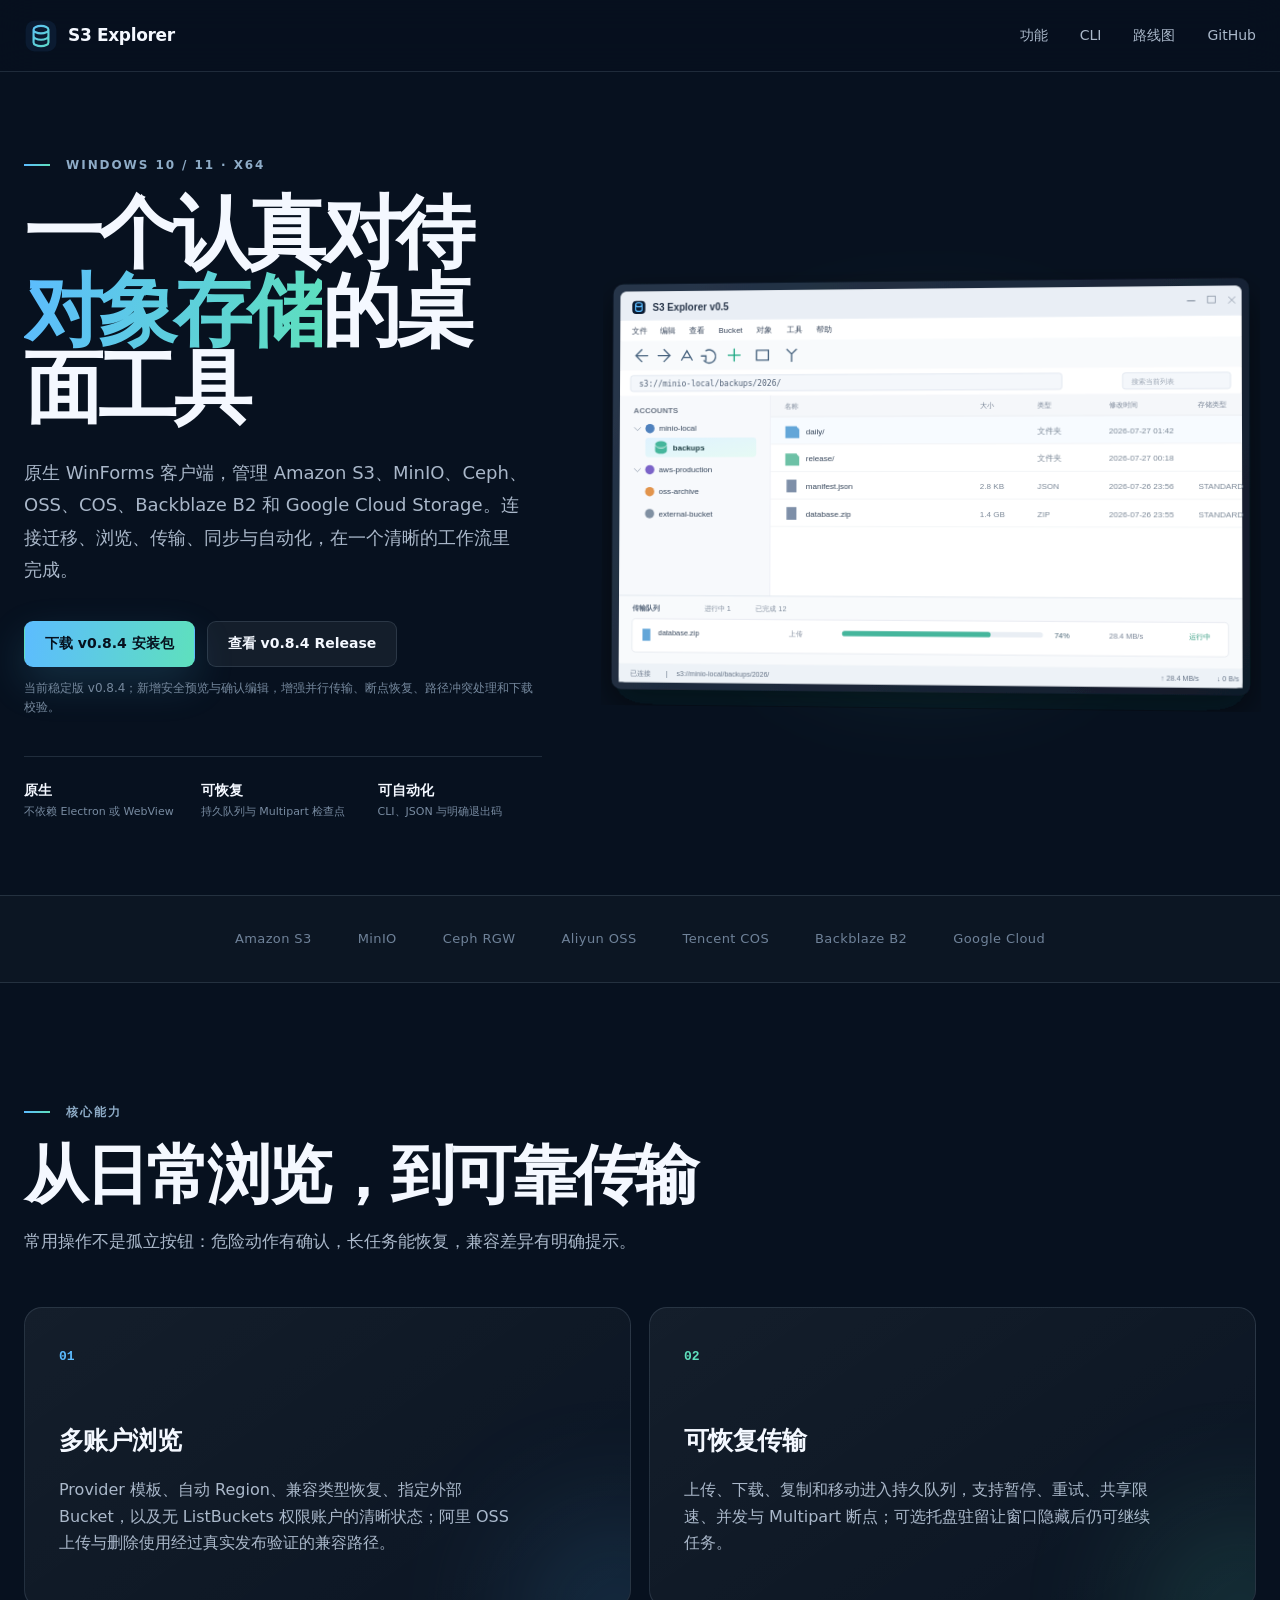
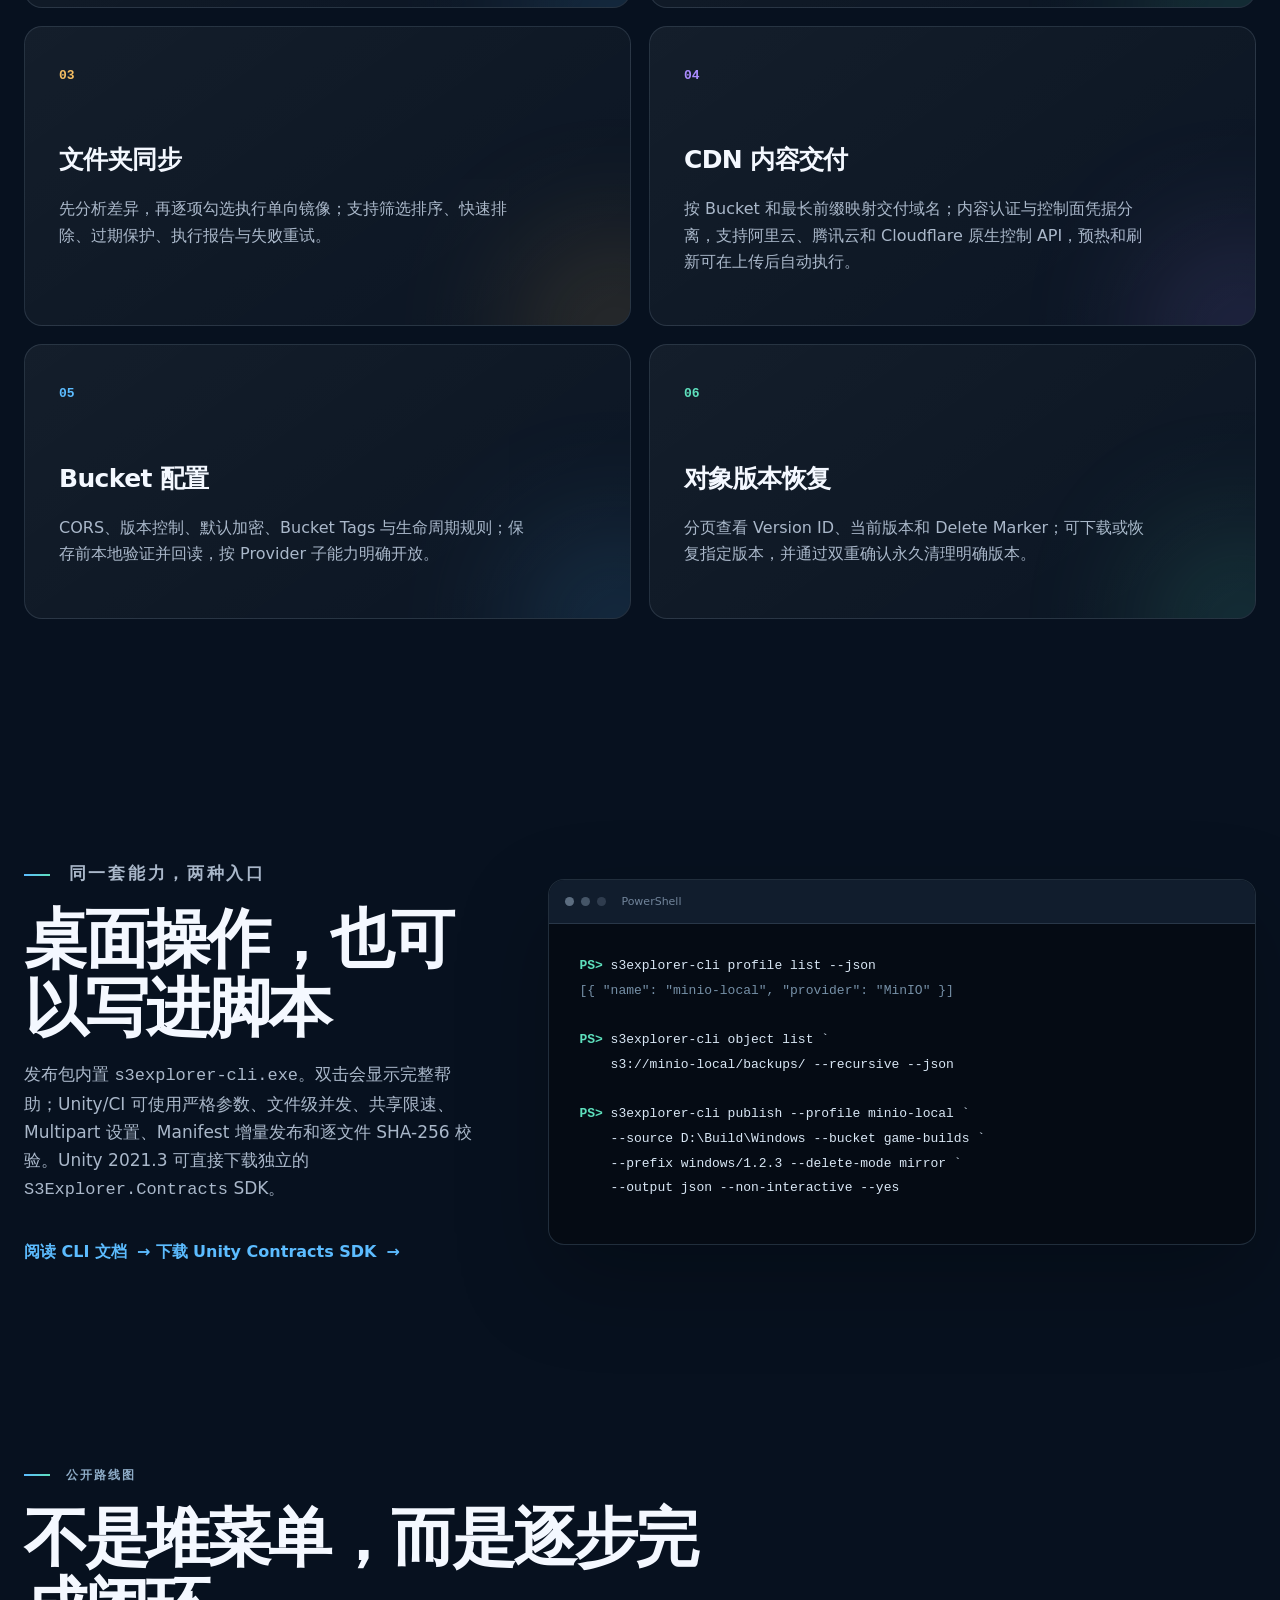
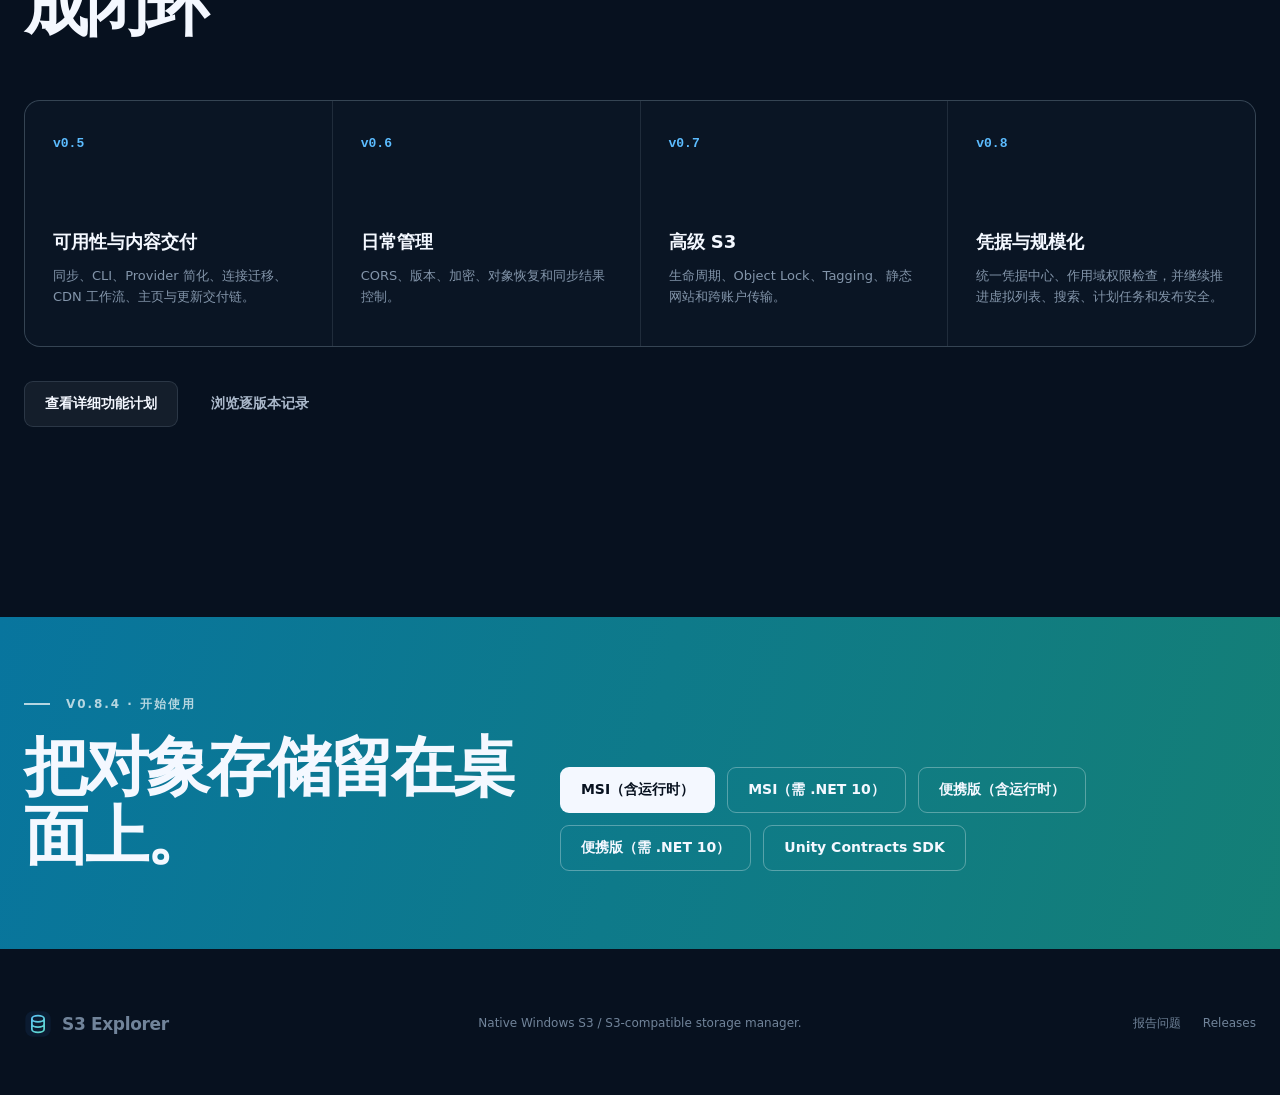
==== docs/site/index.html @ f44ada13 "Release S3 Explorer v0.8.4" ====
<!doctype html>
<html lang="zh-CN">
<head>
  <meta charset="utf-8">
  <meta name="viewport" content="width=device-width, initial-scale=1">
  <meta name="description" content="S3 Explorer 是面向 Windows 10/11 的原生 S3 与 S3-compatible 对象存储管理工具，支持 Amazon S3、MinIO、Ceph、OSS、COS、Backblaze B2、Google Cloud、AWS Profile 与工作负载角色，提供可靠传输、文件夹同步、CDN 内容交付与命令行 API。">
  <meta name="robots" content="index, follow, max-image-preview:large, max-snippet:-1, max-video-preview:-1">
  <meta name="theme-color" content="#07111f">
  <meta property="og:type" content="website">
  <meta property="og:locale" content="zh_CN">
  <meta property="og:site_name" content="S3 Explorer">
  <meta property="og:title" content="S3 Explorer · Windows S3 对象存储管理工具">
  <meta property="og:description" content="管理 Amazon S3、MinIO 与 S3-compatible 存储的原生 Windows 客户端，支持可靠传输、文件夹同步、CDN 内容交付和 CLI 自动化。">
  <meta property="og:url" content="https://project-base-mirror.github.io/tool-storage-browser/">
  <meta property="og:image" content="https://project-base-mirror.github.io/tool-storage-browser/assets/social-card.png">
  <meta property="og:image:type" content="image/png">
  <meta property="og:image:width" content="1200">
  <meta property="og:image:height" content="630">
  <meta property="og:image:alt" content="S3 Explorer Windows 对象存储管理工具界面">
  <meta name="twitter:card" content="summary_large_image">
  <meta name="twitter:title" content="S3 Explorer · Windows S3 对象存储管理工具">
  <meta name="twitter:description" content="原生 Windows S3 客户端，支持可靠传输、文件夹同步、CDN 内容交付和 CLI 自动化。">
  <meta name="twitter:image" content="https://project-base-mirror.github.io/tool-storage-browser/assets/social-card.png">
  <meta name="twitter:image:alt" content="S3 Explorer Windows 对象存储管理工具界面">
  <title>S3 Explorer - Windows S3 对象存储管理工具 | AWS S3 / MinIO</title>
  <link rel="canonical" href="https://project-base-mirror.github.io/tool-storage-browser/">
  <link rel="alternate" hreflang="zh-CN" href="https://project-base-mirror.github.io/tool-storage-browser/">
  <link rel="icon" href="assets/mark.svg" type="image/svg+xml">
  <link rel="stylesheet" href="assets/site.css">
  <script type="application/ld+json">
  {
    "@context": "https://schema.org",
    "@type": "SoftwareApplication",
    "name": "S3 Explorer",
    "alternateName": "S3 对象存储管理工具",
    "applicationCategory": "UtilitiesApplication",
    "operatingSystem": "Windows 10, Windows 11",
    "softwareVersion": "0.8.4",
    "isAccessibleForFree": true,
    "url": "https://project-base-mirror.github.io/tool-storage-browser/",
    "downloadUrl": "https://github.com/project-base-mirror/tool-storage-browser/releases/download/v0.8.4/S3Explorer-v0.8.4-win-x64-setup.msi",
    "releaseNotes": "https://github.com/project-base-mirror/tool-storage-browser/releases/tag/v0.8.4",
    "image": "https://project-base-mirror.github.io/tool-storage-browser/assets/social-card.png",
    "description": "面向 Windows 的原生 S3 与 S3-compatible 对象存储管理工具，支持可靠传输、文件夹同步、CDN 内容交付和 CLI 自动化。",
    "sameAs": "https://github.com/project-base-mirror/tool-storage-browser"
  }
  </script>
</head>
<body>
  <a class="skip-link" href="#main">跳到主要内容</a>
  <header class="site-header">
    <a class="brand" href="./" aria-label="S3 Explorer 首页">
      <img src="assets/mark.svg" width="34" height="34" alt="">
      <span>S3 Explorer</span>
    </a>
    <nav aria-label="主导航">
      <a href="#features">功能</a>
      <a href="#cli">CLI</a>
      <a href="#roadmap">路线图</a>
      <a href="https://github.com/project-base-mirror/tool-storage-browser">GitHub</a>
    </nav>
  </header>

  <main id="main">
    <section class="hero section-shell">
      <div class="hero-copy">
        <p class="eyebrow"><span></span> Windows 10 / 11 · x64</p>
        <h1>一个认真对待<br><em>对象存储</em>的桌面工具</h1>
        <p class="lede">原生 WinForms 客户端，管理 Amazon S3、MinIO、Ceph、OSS、COS、Backblaze B2 和 Google Cloud Storage。连接迁移、浏览、传输、同步与自动化，在一个清晰的工作流里完成。</p>
        <div class="hero-actions">
          <a class="button primary" href="https://github.com/project-base-mirror/tool-storage-browser/releases/download/v0.8.4/S3Explorer-v0.8.4-win-x64-setup.msi">下载 v0.8.4 安装包</a>
          <a class="button secondary" href="https://github.com/project-base-mirror/tool-storage-browser/releases/tag/v0.8.4">查看 v0.8.4 Release</a>
        </div>
        <p class="runtime-note">当前稳定版 v0.8.4；新增安全预览与确认编辑，增强并行传输、断点恢复、路径冲突处理和下载校验。</p>
        <ul class="hero-facts" aria-label="项目特点">
          <li><strong>原生</strong><span>不依赖 Electron 或 WebView</span></li>
          <li><strong>可恢复</strong><span>持久队列与 Multipart 检查点</span></li>
          <li><strong>可自动化</strong><span>CLI、JSON 与明确退出码</span></li>
        </ul>
      </div>
      <div class="app-stage" aria-label="S3 Explorer 应用界面示意图">
        <div class="stage-glow"></div>
        <img src="assets/app-preview.svg" alt="S3 Explorer 账户树、对象列表和传输队列界面">
      </div>
    </section>

    <section class="trust-strip" aria-label="支持的存储服务">
      <span>Amazon S3</span><span>MinIO</span><span>Ceph RGW</span><span>Aliyun OSS</span><span>Tencent COS</span><span>Backblaze B2</span><span>Google Cloud</span>
    </section>

    <section id="features" class="section-shell content-section">
      <div class="section-heading">
        <p class="eyebrow"><span></span> 核心能力</p>
        <h2>从日常浏览，到可靠传输</h2>
        <p>常用操作不是孤立按钮：危险动作有确认，长任务能恢复，兼容差异有明确提示。</p>
      </div>
      <div class="feature-grid">
        <article class="feature-card accent-blue">
          <span class="feature-number">01</span>
          <h3>多账户浏览</h3>
          <p>Provider 模板、自动 Region、兼容类型恢复、指定外部 Bucket，以及无 ListBuckets 权限账户的清晰状态；阿里 OSS 上传与删除使用经过真实发布验证的兼容路径。</p>
        </article>
        <article class="feature-card accent-mint">
          <span class="feature-number">02</span>
          <h3>可恢复传输</h3>
          <p>上传、下载、复制和移动进入持久队列，支持暂停、重试、共享限速、并发与 Multipart 断点；可选托盘驻留让窗口隐藏后仍可继续任务。</p>
        </article>
        <article class="feature-card accent-amber">
          <span class="feature-number">03</span>
          <h3>文件夹同步</h3>
          <p>先分析差异，再逐项勾选执行单向镜像；支持筛选排序、快速排除、过期保护、执行报告与失败重试。</p>
        </article>
        <article class="feature-card accent-violet">
          <span class="feature-number">04</span>
          <h3>CDN 内容交付</h3>
          <p>按 Bucket 和最长前缀映射交付域名；内容认证与控制面凭据分离，支持阿里云、腾讯云和 Cloudflare 原生控制 API，预热和刷新可在上传后自动执行。</p>
        </article>
        <article class="feature-card accent-blue">
          <span class="feature-number">05</span>
          <h3>Bucket 配置</h3>
          <p>CORS、版本控制、默认加密、Bucket Tags 与生命周期规则；保存前本地验证并回读，按 Provider 子能力明确开放。</p>
        </article>
        <article class="feature-card accent-mint">
          <span class="feature-number">06</span>
          <h3>对象版本恢复</h3>
          <p>分页查看 Version ID、当前版本和 Delete Marker；可下载或恢复指定版本，并通过双重确认永久清理明确版本。</p>
        </article>
      </div>
    </section>

    <section id="cli" class="section-shell content-section cli-section">
      <div class="cli-copy">
        <p class="eyebrow"><span></span> 同一套能力，两种入口</p>
        <h2>桌面操作，也可以写进脚本</h2>
        <p>发布包内置 <code>s3explorer-cli.exe</code>。双击会显示完整帮助；Unity/CI 可使用严格参数、文件级并发、共享限速、Multipart 设置、Manifest 增量发布和逐文件 SHA-256 校验。Unity 2021.3 可直接下载独立的 <code>S3Explorer.Contracts</code> SDK。</p>
        <a class="text-link" href="https://github.com/project-base-mirror/tool-storage-browser#对象存储命令行-api">阅读 CLI 文档 <span>→</span></a>
        <a class="text-link" href="https://github.com/project-base-mirror/tool-storage-browser/releases/download/v0.8.4/S3Explorer.Contracts-v0.8.4.zip">下载 Unity Contracts SDK <span>→</span></a>
      </div>
      <div class="terminal" aria-label="CLI 示例">
        <div class="terminal-bar"><i></i><i></i><i></i><span>PowerShell</span></div>
        <pre><code><b>PS&gt;</b> s3explorer-cli profile list --json
<span class="dim">[{ "name": "minio-local", "provider": "MinIO" }]</span>

<b>PS&gt;</b> s3explorer-cli object list `
    s3://minio-local/backups/ --recursive --json

<b>PS&gt;</b> s3explorer-cli publish --profile minio-local `
    --source D:\Build\Windows --bucket game-builds `
    --prefix windows/1.2.3 --delete-mode mirror `
    --output json --non-interactive --yes</code></pre>
      </div>
    </section>

    <section id="roadmap" class="section-shell content-section roadmap-section">
      <div class="section-heading">
        <p class="eyebrow"><span></span> 公开路线图</p>
        <h2>不是堆菜单，而是逐步完成闭环</h2>
      </div>
      <div class="milestones">
        <article><span>v0.5</span><h3>可用性与内容交付</h3><p>同步、CLI、Provider 简化、连接迁移、CDN 工作流、主页与更新交付链。</p></article>
        <article><span>v0.6</span><h3>日常管理</h3><p>CORS、版本、加密、对象恢复和同步结果控制。</p></article>
        <article><span>v0.7</span><h3>高级 S3</h3><p>生命周期、Object Lock、Tagging、静态网站和跨账户传输。</p></article>
        <article><span>v0.8</span><h3>凭据与规模化</h3><p>统一凭据中心、作用域权限检查，并继续推进虚拟列表、搜索、计划任务和发布安全。</p></article>
      </div>
      <div class="roadmap-links">
        <a class="button secondary" href="https://github.com/project-base-mirror/tool-storage-browser/blob/main/docs/Roadmap-v0.5-v0.8.md">查看详细功能计划</a>
        <a class="button ghost" href="https://github.com/project-base-mirror/tool-storage-browser/tree/main/docs/versions">浏览逐版本记录</a>
      </div>
    </section>

    <section class="download-band">
      <div class="section-shell download-inner">
        <div><p class="eyebrow"><span></span> v0.8.4 · 开始使用</p><h2>把对象存储留在桌面上。</h2></div>
        <div class="download-actions">
          <a class="button light" href="https://github.com/project-base-mirror/tool-storage-browser/releases/download/v0.8.4/S3Explorer-v0.8.4-win-x64-setup.msi">MSI（含运行时）</a>
          <a class="button outline-light" href="https://github.com/project-base-mirror/tool-storage-browser/releases/download/v0.8.4/S3Explorer-v0.8.4-win-x64-framework-dependent-setup.msi">MSI（需 .NET 10）</a>
          <a class="button outline-light" href="https://github.com/project-base-mirror/tool-storage-browser/releases/download/v0.8.4/S3Explorer-v0.8.4-win-x64-self-contained.zip">便携版（含运行时）</a>
          <a class="button outline-light" href="https://github.com/project-base-mirror/tool-storage-browser/releases/download/v0.8.4/S3Explorer-v0.8.4-win-x64.zip">便携版（需 .NET 10）</a>
          <a class="button outline-light" href="https://github.com/project-base-mirror/tool-storage-browser/releases/download/v0.8.4/S3Explorer.Contracts-v0.8.4.zip">Unity Contracts SDK</a>
        </div>
      </div>
    </section>
  </main>

  <footer class="site-footer section-shell">
    <div class="brand"><img src="assets/mark.svg" width="28" height="28" alt=""><span>S3 Explorer</span></div>
    <p>Native Windows S3 / S3-compatible storage manager.</p>
    <div><a href="https://github.com/project-base-mirror/tool-storage-browser/issues/new/choose">报告问题</a><a href="https://github.com/project-base-mirror/tool-storage-browser/releases">Releases</a></div>
  </footer>
</body>
</html>
---- docs/site/assets/site.css ----
:root {
  color-scheme: dark;
  --ink: #f4f8ff;
  --muted: #aab8ca;
  --deep: #07111f;
  --panel: #0d1a2b;
  --line: rgba(181, 208, 235, .14);
  --blue: #5cbcff;
  --mint: #5ee0bd;
  --amber: #f5be63;
  --violet: #ab8cff;
  --max: 1240px;
}

* { box-sizing: border-box; }
html { scroll-behavior: smooth; }
body { margin: 0; overflow-x: clip; background: var(--deep); color: var(--ink); font-family: "Segoe UI Variable", "Segoe UI", system-ui, sans-serif; line-height: 1.65; }
a { color: inherit; text-decoration: none; }
img { max-width: 100%; display: block; }
code { font-family: "Cascadia Code", Consolas, monospace; }
.skip-link { position: fixed; top: -80px; left: 16px; z-index: 100; background: #fff; color: #07111f; padding: 10px 14px; border-radius: 8px; }
.skip-link:focus { top: 12px; }
.section-shell { width: min(var(--max), calc(100% - 48px)); margin-inline: auto; }

.site-header { position: sticky; top: 0; z-index: 20; height: 72px; padding: 0 max(24px, calc((100vw - var(--max)) / 2)); display: flex; align-items: center; justify-content: space-between; background: rgba(7, 17, 31, .82); border-bottom: 1px solid var(--line); backdrop-filter: blur(18px); }
.brand { display: inline-flex; align-items: center; gap: 10px; font-size: 17px; font-weight: 680; letter-spacing: -.02em; }
.site-header nav { display: flex; gap: 32px; font-size: 14px; color: var(--muted); }
.site-header nav a { transition: color .2s ease; }
.site-header nav a:hover, .site-header nav a:focus-visible { color: var(--ink); }

.hero { min-height: 720px; display: grid; grid-template-columns: minmax(0, .88fr) minmax(520px, 1.12fr); align-items: center; gap: 54px; padding-block: 84px 74px; }
.hero-copy { position: relative; z-index: 2; }
.eyebrow { margin: 0 0 18px; color: #8eacc7; text-transform: uppercase; letter-spacing: .16em; font-size: 12px; font-weight: 700; }
.eyebrow span { display: inline-block; width: 26px; height: 2px; margin: 0 10px 3px 0; background: linear-gradient(90deg, var(--blue), var(--mint)); }
h1, h2, h3, p { text-wrap: pretty; }
h1 { margin: 0; max-width: 720px; font-size: clamp(52px, 6.2vw, 86px); line-height: .98; letter-spacing: -.058em; font-weight: 720; }
h1 em { color: transparent; background: linear-gradient(100deg, var(--blue), var(--mint)); background-clip: text; font-style: normal; }
.lede { max-width: 660px; margin: 30px 0 0; color: var(--muted); font-size: 18px; line-height: 1.8; }
.hero-actions, .roadmap-links, .download-actions { display: flex; flex-wrap: wrap; gap: 12px; margin-top: 34px; }
.button { min-height: 46px; display: inline-flex; align-items: center; justify-content: center; padding: 0 20px; border: 1px solid transparent; border-radius: 9px; font-size: 14px; font-weight: 650; transition: transform .2s ease, border-color .2s ease, background .2s ease; }
.button:hover { transform: translateY(-2px); }
.button.primary { color: #06111e; background: linear-gradient(100deg, var(--blue), var(--mint)); box-shadow: 0 16px 40px rgba(75, 185, 226, .18); }
.button.secondary { background: rgba(255, 255, 255, .055); border-color: var(--line); }
.button.ghost { color: var(--muted); border-color: transparent; }
.button.light { color: #07111f; background: #f4f8ff; }
.button.outline-light { border-color: rgba(255,255,255,.3); }
.runtime-note { color: #75889d; font-size: 12px; margin: 12px 0 0; }
.hero-facts { list-style: none; display: grid; grid-template-columns: repeat(3, 1fr); gap: 12px; margin: 38px 0 0; padding: 22px 0 0; border-top: 1px solid var(--line); }
.hero-facts li { display: grid; gap: 2px; }
.hero-facts strong { font-size: 14px; }
.hero-facts span { color: #788ba1; font-size: 11px; line-height: 1.5; }
.app-stage { position: relative; min-width: 0; transform: perspective(1400px) rotateY(-4deg) rotateX(1deg); }
.app-stage img { position: relative; z-index: 1; width: min(850px, 100%); }
.stage-glow { position: absolute; inset: 10% 10% 3%; background: radial-gradient(circle, rgba(54, 150, 210, .32), rgba(94, 224, 189, .12) 35%, transparent 70%); filter: blur(40px); }

.trust-strip { min-height: 88px; display: flex; align-items: center; justify-content: center; flex-wrap: wrap; gap: 24px 46px; padding: 20px 24px; border-block: 1px solid var(--line); background: rgba(255, 255, 255, .018); color: #6f8299; font-size: 13px; letter-spacing: .03em; }
.content-section { padding-block: 120px; }
.section-heading { max-width: 720px; }
.section-heading h2, .cli-copy h2, .download-inner h2 { margin: 0; font-size: clamp(38px, 5vw, 64px); line-height: 1.08; letter-spacing: -.045em; }
.section-heading > p:last-child, .cli-copy > p { max-width: 650px; color: var(--muted); font-size: 17px; }
.feature-grid { display: grid; grid-template-columns: repeat(2, 1fr); gap: 18px; margin-top: 52px; }
.feature-card { position: relative; min-height: 250px; padding: 34px; overflow: hidden; background: linear-gradient(145deg, rgba(255,255,255,.055), rgba(255,255,255,.018)); border: 1px solid var(--line); border-radius: 18px; }
.feature-card::after { content: ""; position: absolute; width: 190px; height: 190px; right: -80px; bottom: -100px; border-radius: 50%; background: var(--accent); filter: blur(70px); opacity: .18; }
.feature-card h3 { margin: 52px 0 10px; font-size: 25px; letter-spacing: -.025em; }
.feature-card p { max-width: 470px; color: var(--muted); }
.feature-number { color: var(--accent); font: 700 13px "Cascadia Code", monospace; }
.accent-blue { --accent: var(--blue); }.accent-mint { --accent: var(--mint); }.accent-amber { --accent: var(--amber); }.accent-violet { --accent: var(--violet); }

.cli-section { display: grid; grid-template-columns: .78fr 1.22fr; gap: 72px; align-items: center; }
.cli-copy .text-link { display: inline-flex; align-items: center; gap: 10px; margin-top: 18px; color: var(--blue); font-weight: 650; }
.terminal { border: 1px solid rgba(146, 185, 219, .2); border-radius: 16px; overflow: hidden; background: #050b14; box-shadow: 0 35px 90px rgba(0,0,0,.25); }
.terminal-bar { height: 44px; display: flex; align-items: center; gap: 7px; padding: 0 16px; background: #111d2d; border-bottom: 1px solid var(--line); }
.terminal-bar i { width: 9px; height: 9px; border-radius: 50%; background: #5c6d80; }.terminal-bar i:nth-child(2) { opacity: .7; }.terminal-bar i:nth-child(3) { opacity: .4; }
.terminal-bar span { margin-left: 8px; color: #71849a; font-size: 11px; }
.terminal pre { min-height: 320px; margin: 0; padding: 30px; overflow: auto; color: #d9e7f5; font-size: 13px; line-height: 1.9; }
.terminal b { color: var(--mint); }.terminal .dim { color: #7690a7; }

.roadmap-section { padding-top: 80px; }
.milestones { position: relative; display: grid; grid-template-columns: repeat(4, 1fr); gap: 1px; margin-top: 58px; background: var(--line); border: 1px solid var(--line); border-radius: 16px; overflow: hidden; }
.milestones article { min-height: 245px; padding: 28px; background: #0a1524; }
.milestones span { color: var(--blue); font: 700 13px "Cascadia Code", monospace; }
.milestones h3 { margin: 72px 0 8px; font-size: 18px; }
.milestones p { margin: 0; color: #8395aa; font-size: 13px; }

.download-band { margin-top: 70px; padding-block: 78px; background: linear-gradient(105deg, #08759e, #147f76); }
.download-inner { display: flex; align-items: end; justify-content: space-between; gap: 40px; }
.download-inner .eyebrow { color: rgba(255,255,255,.7); }.download-inner .eyebrow span { background: rgba(255,255,255,.7); }
.site-footer { min-height: 150px; display: grid; grid-template-columns: 1fr auto 1fr; align-items: center; gap: 24px; color: #71849a; font-size: 12px; }
.site-footer > div:last-child { justify-self: end; display: flex; gap: 22px; }
.site-footer a:hover { color: var(--ink); }

.error-page { min-height: 100vh; display: grid; place-items: center; text-align: center; }
.error-page main { padding: 30px; }.error-page img { margin: 0 auto 20px; }.error-page h1 { font-size: clamp(44px, 8vw, 74px); }.error-page p { color: var(--muted); }.error-page .button { margin-top: 20px; }

@media (max-width: 1080px) {
  .hero { grid-template-columns: 1fr; padding-top: 90px; }
  .hero-copy { max-width: 760px; }
  .app-stage { margin: -10px 0 0; transform: none; }
  .app-stage img { width: 100%; }
  .cli-section { grid-template-columns: 1fr; }
  .milestones { grid-template-columns: repeat(2, 1fr); }
}
@media (max-width: 720px) {
  .section-shell { width: min(100% - 30px, var(--max)); }
  .site-header { height: 62px; padding-inline: 15px; }.site-header nav a:not(:last-child) { display: none; }
  .hero { min-height: 0; gap: 42px; padding-block: 70px 56px; }
  h1 { font-size: clamp(48px, 14vw, 68px); }
  .lede { font-size: 16px; }
  .hero-facts { grid-template-columns: 1fr; }
  .app-stage { margin: 0; }
  .trust-strip { gap: 16px 28px; }
  .content-section { padding-block: 88px; }
  .feature-grid, .milestones { grid-template-columns: 1fr; }
  .feature-card { min-height: 225px; padding: 26px; }
  .terminal pre { padding: 22px; font-size: 11px; }
  .download-inner { align-items: flex-start; flex-direction: column; }
  .site-footer { grid-template-columns: 1fr; padding-block: 35px; }.site-footer > div:last-child { justify-self: start; }
}
@media (prefers-reduced-motion: reduce) {
  html { scroll-behavior: auto; }
  *, *::before, *::after { transition-duration: .01ms !important; }
}
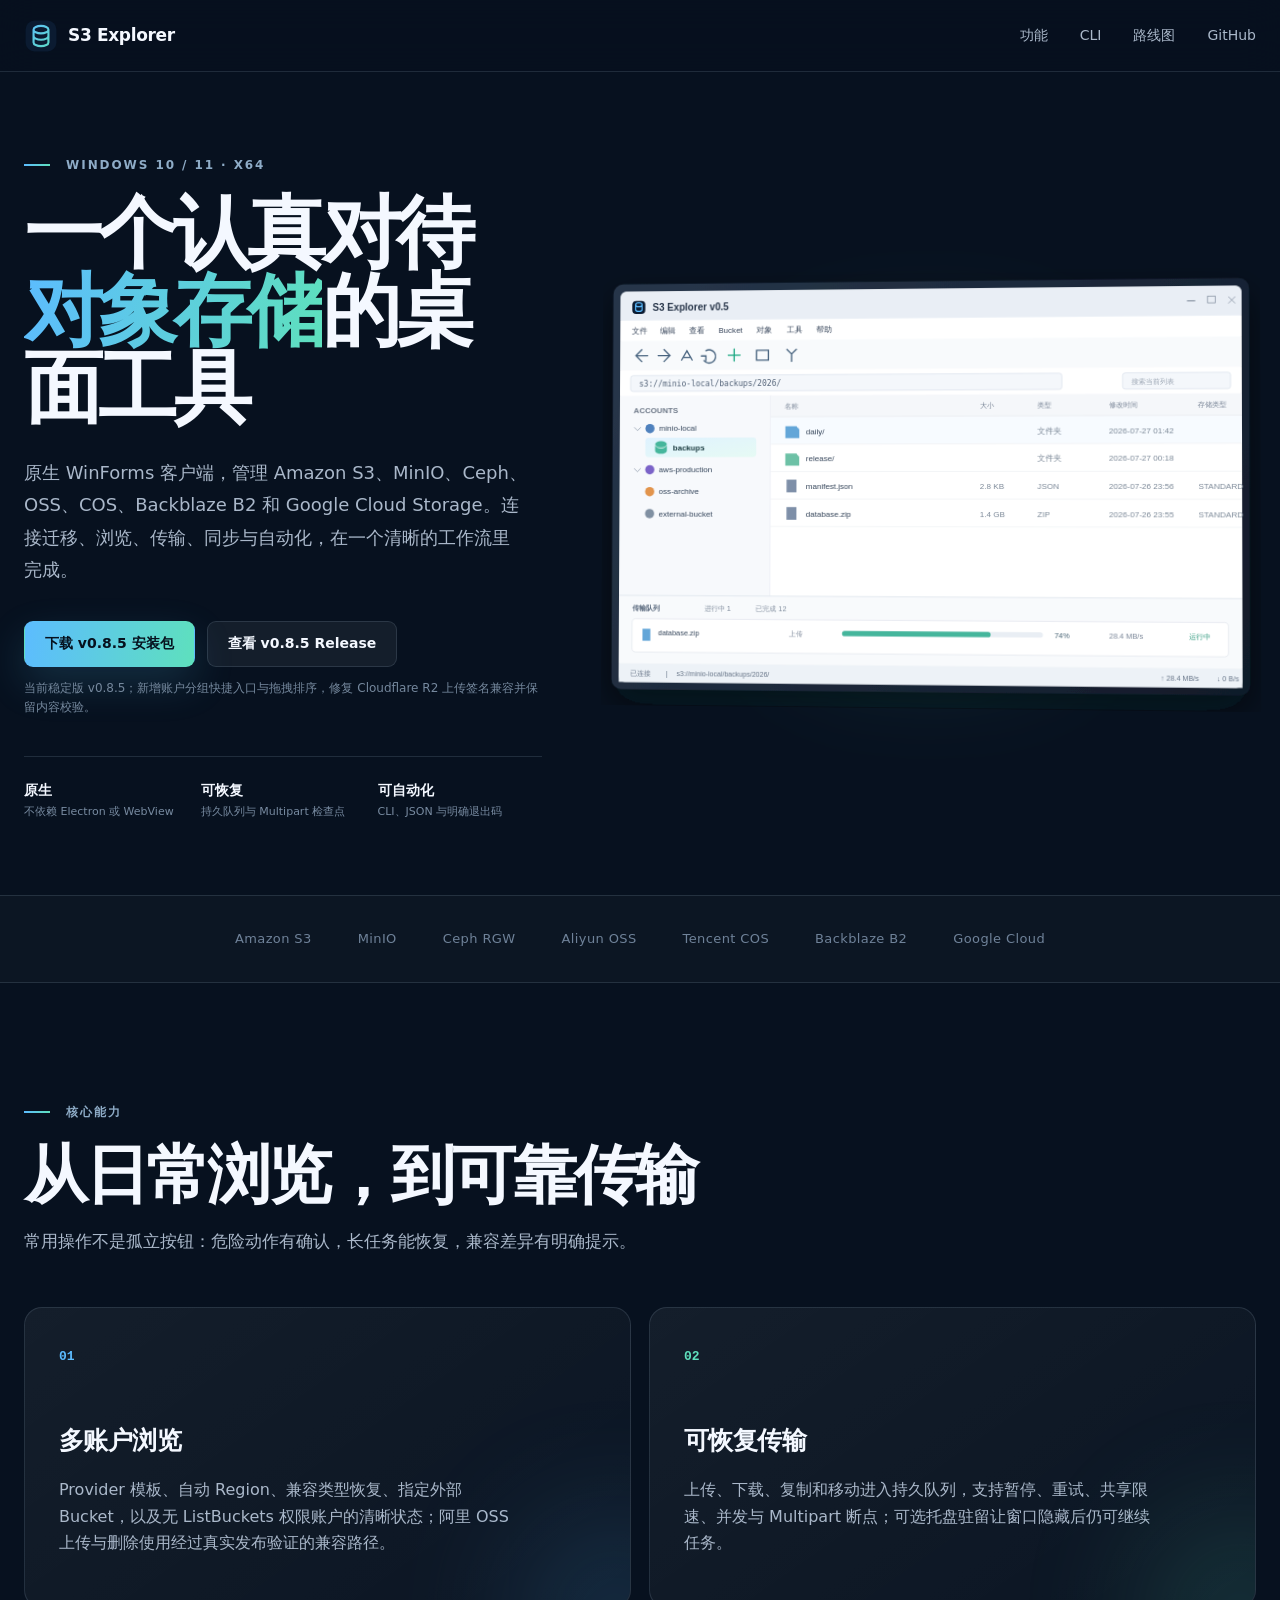
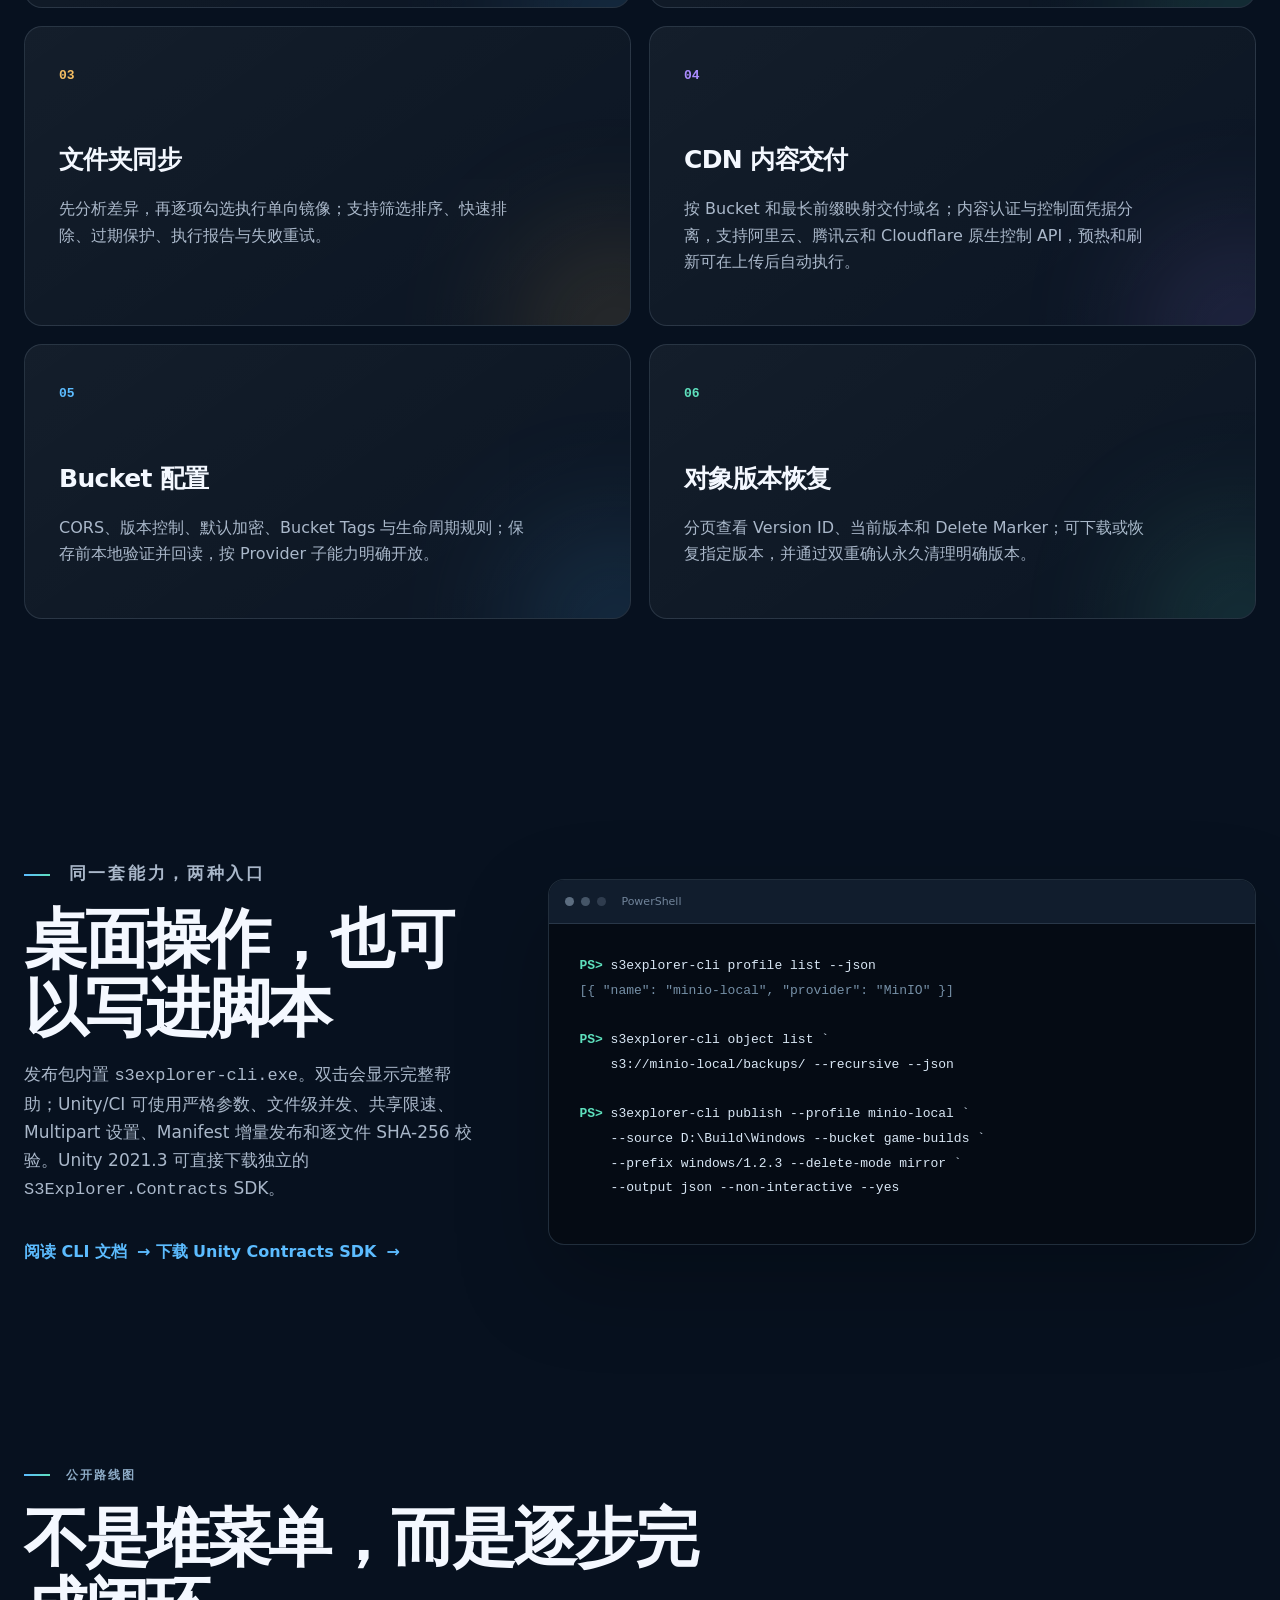
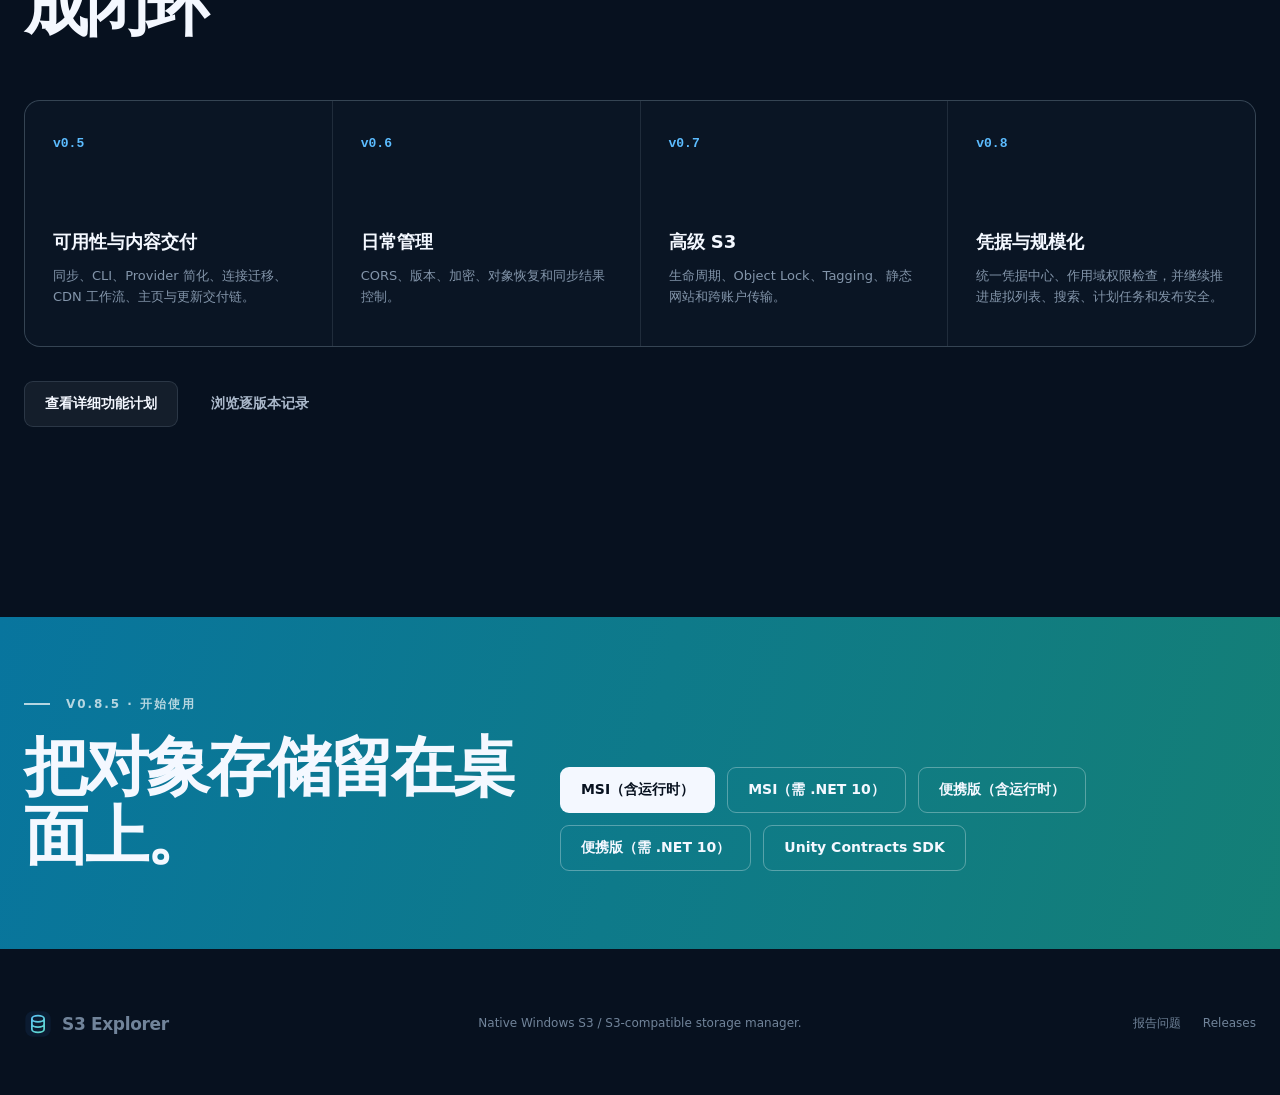
==== commit 3374a531: "chore(release): prepare v0.8.5" ====
--- a/docs/site/index.html
+++ b/docs/site/index.html
@@ -35,11 +35,11 @@
     "alternateName": "S3 对象存储管理工具",
     "applicationCategory": "UtilitiesApplication",
     "operatingSystem": "Windows 10, Windows 11",
-    "softwareVersion": "0.8.4",
+    "softwareVersion": "0.8.5",
     "isAccessibleForFree": true,
     "url": "https://project-base-mirror.github.io/tool-storage-browser/",
-    "downloadUrl": "https://github.com/project-base-mirror/tool-storage-browser/releases/download/v0.8.4/S3Explorer-v0.8.4-win-x64-setup.msi",
-    "releaseNotes": "https://github.com/project-base-mirror/tool-storage-browser/releases/tag/v0.8.4",
+    "downloadUrl": "https://github.com/project-base-mirror/tool-storage-browser/releases/download/v0.8.5/S3Explorer-v0.8.5-win-x64-setup.msi",
+    "releaseNotes": "https://github.com/project-base-mirror/tool-storage-browser/releases/tag/v0.8.5",
     "image": "https://project-base-mirror.github.io/tool-storage-browser/assets/social-card.png",
     "description": "面向 Windows 的原生 S3 与 S3-compatible 对象存储管理工具，支持可靠传输、文件夹同步、CDN 内容交付和 CLI 自动化。",
     "sameAs": "https://github.com/project-base-mirror/tool-storage-browser"
@@ -68,10 +68,10 @@
         <h1>一个认真对待<br><em>对象存储</em>的桌面工具</h1>
         <p class="lede">原生 WinForms 客户端，管理 Amazon S3、MinIO、Ceph、OSS、COS、Backblaze B2 和 Google Cloud Storage。连接迁移、浏览、传输、同步与自动化，在一个清晰的工作流里完成。</p>
         <div class="hero-actions">
-          <a class="button primary" href="https://github.com/project-base-mirror/tool-storage-browser/releases/download/v0.8.4/S3Explorer-v0.8.4-win-x64-setup.msi">下载 v0.8.4 安装包</a>
-          <a class="button secondary" href="https://github.com/project-base-mirror/tool-storage-browser/releases/tag/v0.8.4">查看 v0.8.4 Release</a>
+          <a class="button primary" href="https://github.com/project-base-mirror/tool-storage-browser/releases/download/v0.8.5/S3Explorer-v0.8.5-win-x64-setup.msi">下载 v0.8.5 安装包</a>
+          <a class="button secondary" href="https://github.com/project-base-mirror/tool-storage-browser/releases/tag/v0.8.5">查看 v0.8.5 Release</a>
         </div>
-        <p class="runtime-note">当前稳定版 v0.8.4；新增安全预览与确认编辑，增强并行传输、断点恢复、路径冲突处理和下载校验。</p>
+        <p class="runtime-note">当前稳定版 v0.8.5；新增账户分组快捷入口与拖拽排序，修复 Cloudflare R2 上传签名兼容并保留内容校验。</p>
         <ul class="hero-facts" aria-label="项目特点">
           <li><strong>原生</strong><span>不依赖 Electron 或 WebView</span></li>
           <li><strong>可恢复</strong><span>持久队列与 Multipart 检查点</span></li>
@@ -134,7 +134,7 @@
         <h2>桌面操作，也可以写进脚本</h2>
         <p>发布包内置 <code>s3explorer-cli.exe</code>。双击会显示完整帮助；Unity/CI 可使用严格参数、文件级并发、共享限速、Multipart 设置、Manifest 增量发布和逐文件 SHA-256 校验。Unity 2021.3 可直接下载独立的 <code>S3Explorer.Contracts</code> SDK。</p>
         <a class="text-link" href="https://github.com/project-base-mirror/tool-storage-browser#对象存储命令行-api">阅读 CLI 文档 <span>→</span></a>
-        <a class="text-link" href="https://github.com/project-base-mirror/tool-storage-browser/releases/download/v0.8.4/S3Explorer.Contracts-v0.8.4.zip">下载 Unity Contracts SDK <span>→</span></a>
+        <a class="text-link" href="https://github.com/project-base-mirror/tool-storage-browser/releases/download/v0.8.5/S3Explorer.Contracts-v0.8.5.zip">下载 Unity Contracts SDK <span>→</span></a>
       </div>
       <div class="terminal" aria-label="CLI 示例">
         <div class="terminal-bar"><i></i><i></i><i></i><span>PowerShell</span></div>
@@ -170,13 +170,13 @@
 
     <section class="download-band">
       <div class="section-shell download-inner">
-        <div><p class="eyebrow"><span></span> v0.8.4 · 开始使用</p><h2>把对象存储留在桌面上。</h2></div>
+        <div><p class="eyebrow"><span></span> v0.8.5 · 开始使用</p><h2>把对象存储留在桌面上。</h2></div>
         <div class="download-actions">
-          <a class="button light" href="https://github.com/project-base-mirror/tool-storage-browser/releases/download/v0.8.4/S3Explorer-v0.8.4-win-x64-setup.msi">MSI（含运行时）</a>
-          <a class="button outline-light" href="https://github.com/project-base-mirror/tool-storage-browser/releases/download/v0.8.4/S3Explorer-v0.8.4-win-x64-framework-dependent-setup.msi">MSI（需 .NET 10）</a>
-          <a class="button outline-light" href="https://github.com/project-base-mirror/tool-storage-browser/releases/download/v0.8.4/S3Explorer-v0.8.4-win-x64-self-contained.zip">便携版（含运行时）</a>
-          <a class="button outline-light" href="https://github.com/project-base-mirror/tool-storage-browser/releases/download/v0.8.4/S3Explorer-v0.8.4-win-x64.zip">便携版（需 .NET 10）</a>
-          <a class="button outline-light" href="https://github.com/project-base-mirror/tool-storage-browser/releases/download/v0.8.4/S3Explorer.Contracts-v0.8.4.zip">Unity Contracts SDK</a>
+          <a class="button light" href="https://github.com/project-base-mirror/tool-storage-browser/releases/download/v0.8.5/S3Explorer-v0.8.5-win-x64-setup.msi">MSI（含运行时）</a>
+          <a class="button outline-light" href="https://github.com/project-base-mirror/tool-storage-browser/releases/download/v0.8.5/S3Explorer-v0.8.5-win-x64-framework-dependent-setup.msi">MSI（需 .NET 10）</a>
+          <a class="button outline-light" href="https://github.com/project-base-mirror/tool-storage-browser/releases/download/v0.8.5/S3Explorer-v0.8.5-win-x64-self-contained.zip">便携版（含运行时）</a>
+          <a class="button outline-light" href="https://github.com/project-base-mirror/tool-storage-browser/releases/download/v0.8.5/S3Explorer-v0.8.5-win-x64.zip">便携版（需 .NET 10）</a>
+          <a class="button outline-light" href="https://github.com/project-base-mirror/tool-storage-browser/releases/download/v0.8.5/S3Explorer.Contracts-v0.8.5.zip">Unity Contracts SDK</a>
         </div>
       </div>
     </section>
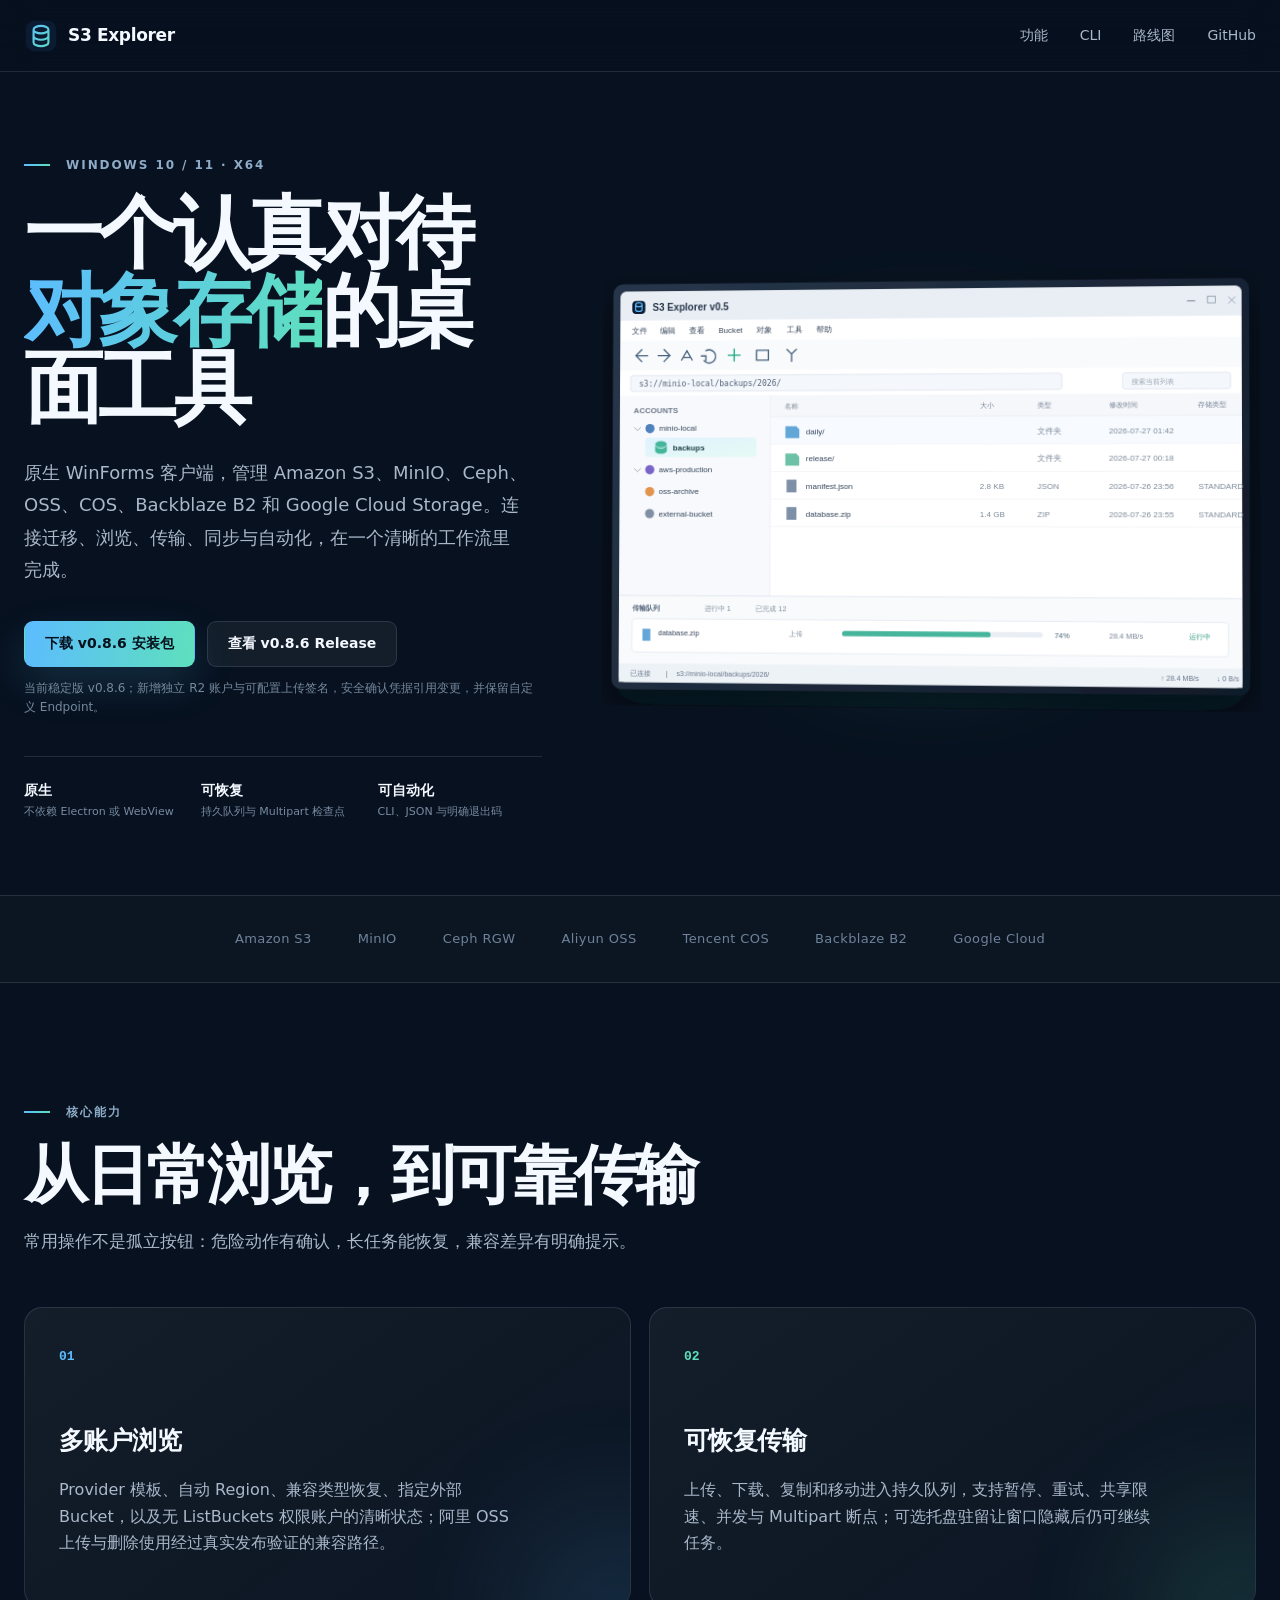
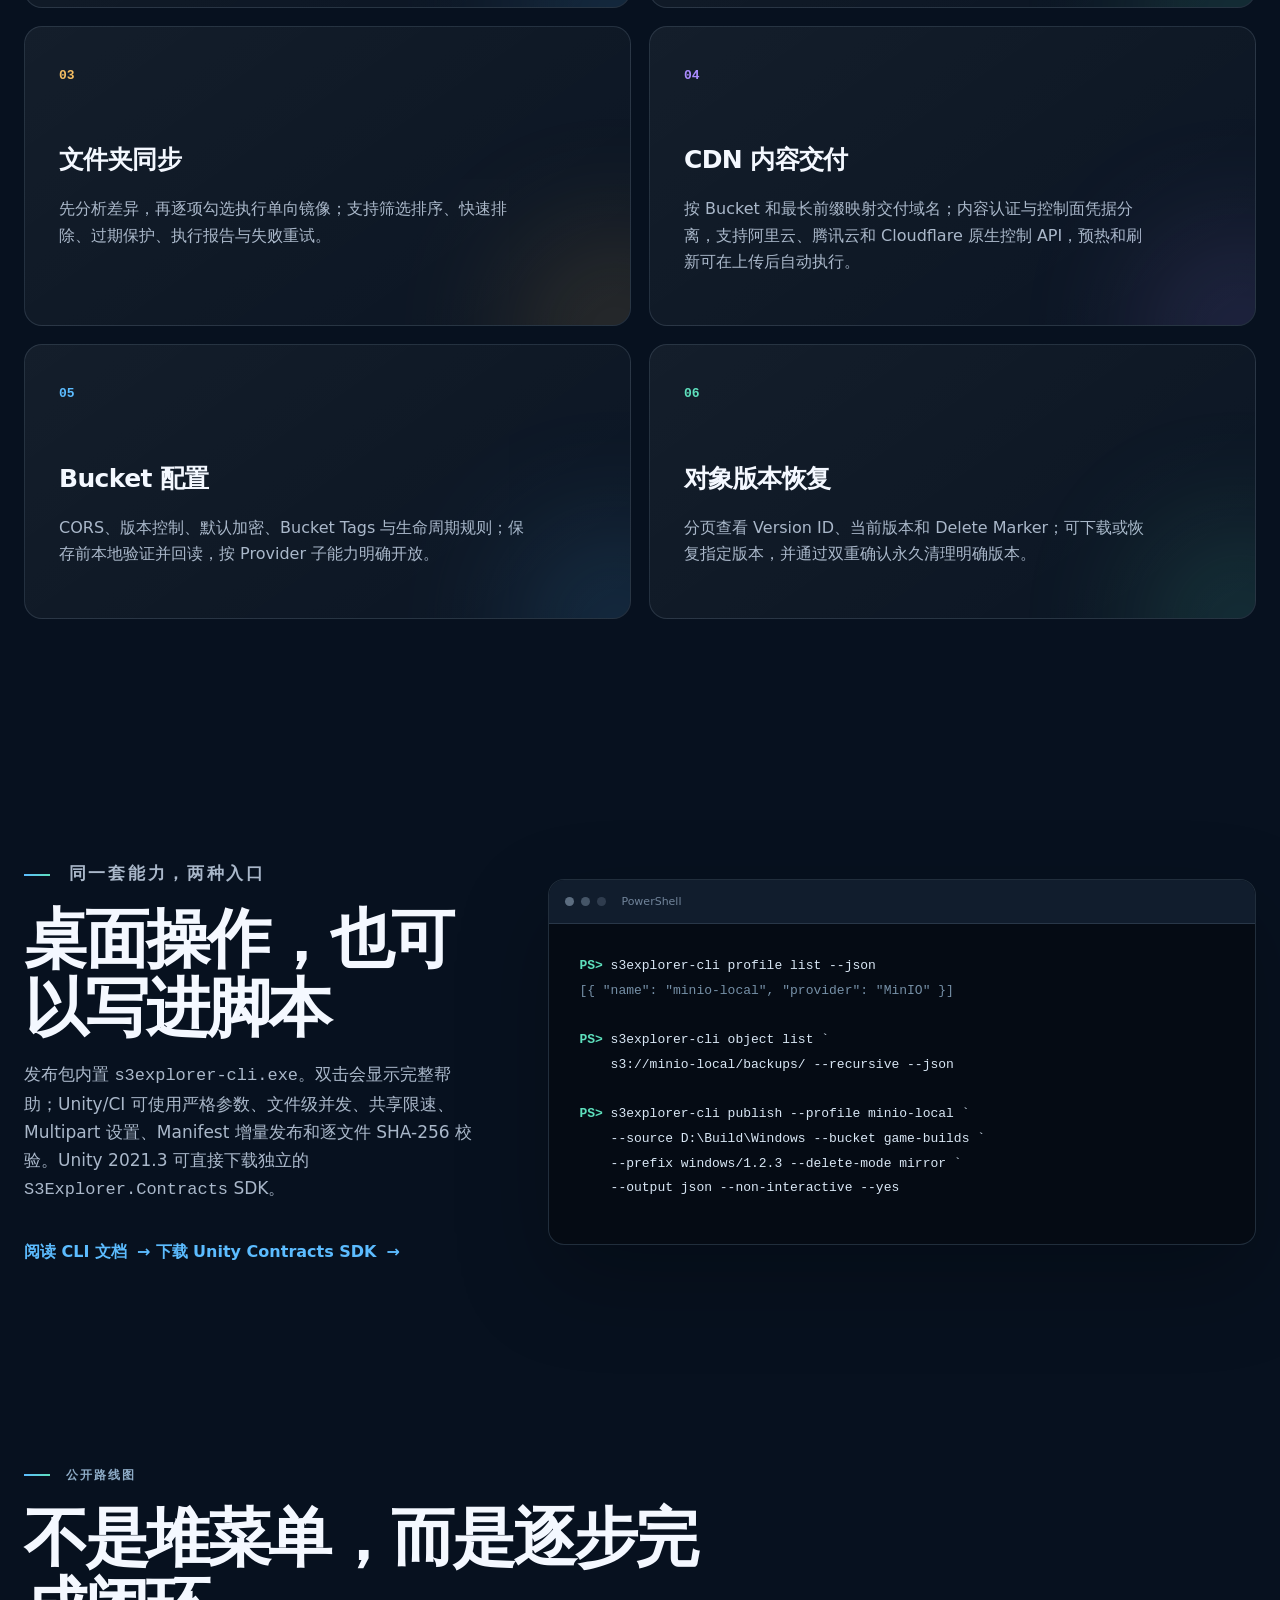
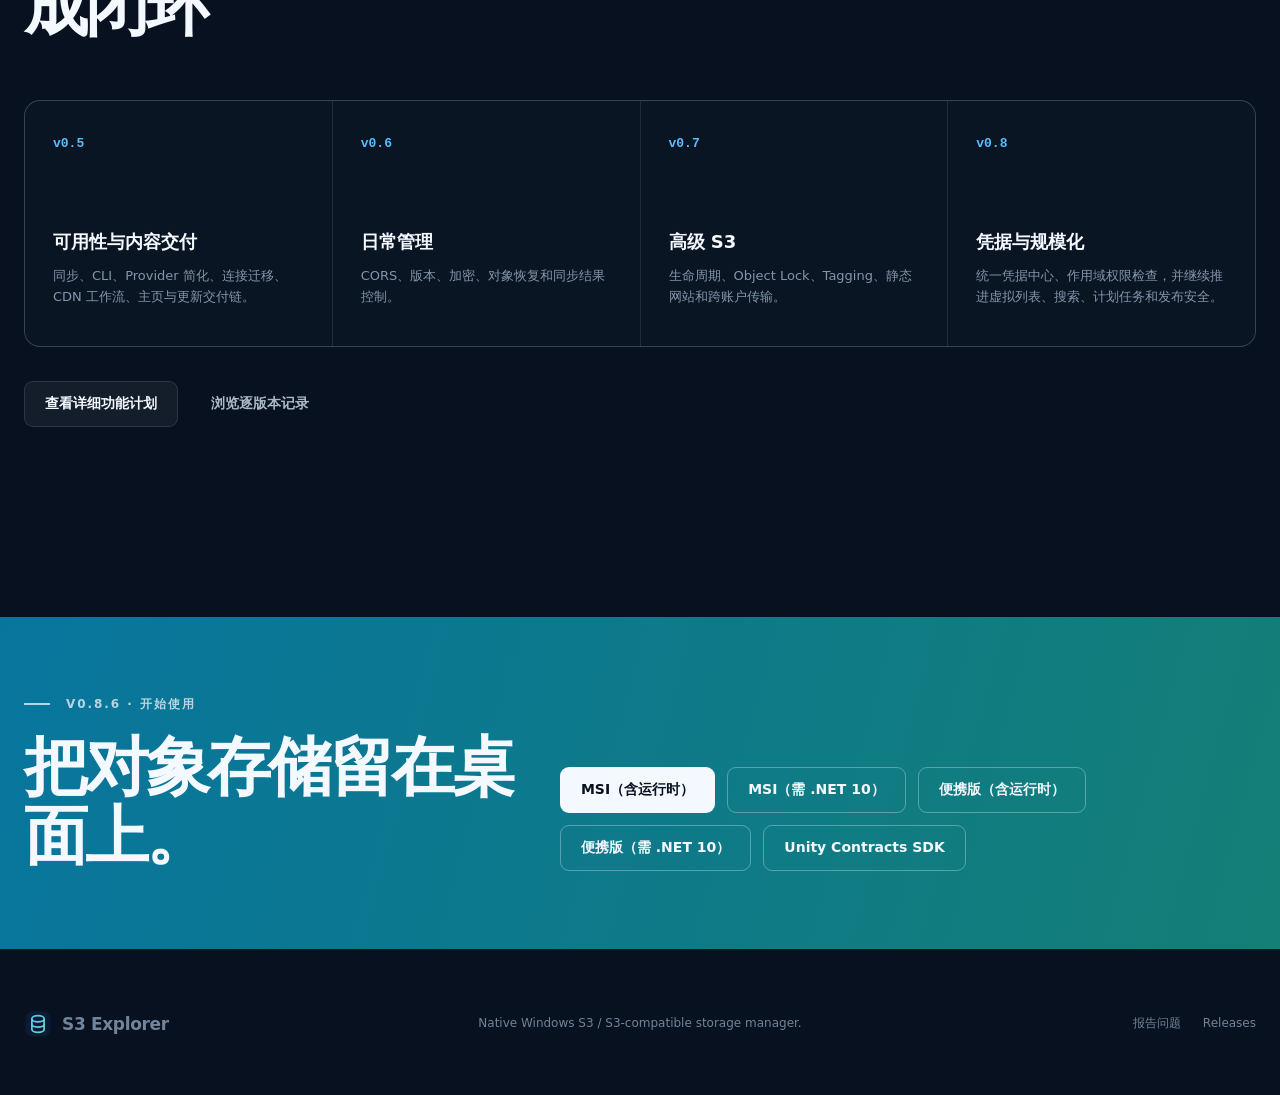
==== commit b44228dc: "chore(release): prepare v0.8.6" ====
--- a/docs/site/index.html
+++ b/docs/site/index.html
@@ -35,11 +35,11 @@
     "alternateName": "S3 对象存储管理工具",
     "applicationCategory": "UtilitiesApplication",
     "operatingSystem": "Windows 10, Windows 11",
-    "softwareVersion": "0.8.5",
+    "softwareVersion": "0.8.6",
     "isAccessibleForFree": true,
     "url": "https://project-base-mirror.github.io/tool-storage-browser/",
-    "downloadUrl": "https://github.com/project-base-mirror/tool-storage-browser/releases/download/v0.8.5/S3Explorer-v0.8.5-win-x64-setup.msi",
-    "releaseNotes": "https://github.com/project-base-mirror/tool-storage-browser/releases/tag/v0.8.5",
+    "downloadUrl": "https://github.com/project-base-mirror/tool-storage-browser/releases/download/v0.8.6/S3Explorer-v0.8.6-win-x64-setup.msi",
+    "releaseNotes": "https://github.com/project-base-mirror/tool-storage-browser/releases/tag/v0.8.6",
     "image": "https://project-base-mirror.github.io/tool-storage-browser/assets/social-card.png",
     "description": "面向 Windows 的原生 S3 与 S3-compatible 对象存储管理工具，支持可靠传输、文件夹同步、CDN 内容交付和 CLI 自动化。",
     "sameAs": "https://github.com/project-base-mirror/tool-storage-browser"
@@ -68,10 +68,10 @@
         <h1>一个认真对待<br><em>对象存储</em>的桌面工具</h1>
         <p class="lede">原生 WinForms 客户端，管理 Amazon S3、MinIO、Ceph、OSS、COS、Backblaze B2 和 Google Cloud Storage。连接迁移、浏览、传输、同步与自动化，在一个清晰的工作流里完成。</p>
         <div class="hero-actions">
-          <a class="button primary" href="https://github.com/project-base-mirror/tool-storage-browser/releases/download/v0.8.5/S3Explorer-v0.8.5-win-x64-setup.msi">下载 v0.8.5 安装包</a>
-          <a class="button secondary" href="https://github.com/project-base-mirror/tool-storage-browser/releases/tag/v0.8.5">查看 v0.8.5 Release</a>
+          <a class="button primary" href="https://github.com/project-base-mirror/tool-storage-browser/releases/download/v0.8.6/S3Explorer-v0.8.6-win-x64-setup.msi">下载 v0.8.6 安装包</a>
+          <a class="button secondary" href="https://github.com/project-base-mirror/tool-storage-browser/releases/tag/v0.8.6">查看 v0.8.6 Release</a>
         </div>
-        <p class="runtime-note">当前稳定版 v0.8.5；新增账户分组快捷入口与拖拽排序，修复 Cloudflare R2 上传签名兼容并保留内容校验。</p>
+        <p class="runtime-note">当前稳定版 v0.8.6；新增独立 R2 账户与可配置上传签名，安全确认凭据引用变更，并保留自定义 Endpoint。</p>
         <ul class="hero-facts" aria-label="项目特点">
           <li><strong>原生</strong><span>不依赖 Electron 或 WebView</span></li>
           <li><strong>可恢复</strong><span>持久队列与 Multipart 检查点</span></li>
@@ -134,7 +134,7 @@
         <h2>桌面操作，也可以写进脚本</h2>
         <p>发布包内置 <code>s3explorer-cli.exe</code>。双击会显示完整帮助；Unity/CI 可使用严格参数、文件级并发、共享限速、Multipart 设置、Manifest 增量发布和逐文件 SHA-256 校验。Unity 2021.3 可直接下载独立的 <code>S3Explorer.Contracts</code> SDK。</p>
         <a class="text-link" href="https://github.com/project-base-mirror/tool-storage-browser#对象存储命令行-api">阅读 CLI 文档 <span>→</span></a>
-        <a class="text-link" href="https://github.com/project-base-mirror/tool-storage-browser/releases/download/v0.8.5/S3Explorer.Contracts-v0.8.5.zip">下载 Unity Contracts SDK <span>→</span></a>
+        <a class="text-link" href="https://github.com/project-base-mirror/tool-storage-browser/releases/download/v0.8.6/S3Explorer.Contracts-v0.8.6.zip">下载 Unity Contracts SDK <span>→</span></a>
       </div>
       <div class="terminal" aria-label="CLI 示例">
         <div class="terminal-bar"><i></i><i></i><i></i><span>PowerShell</span></div>
@@ -170,13 +170,13 @@
 
     <section class="download-band">
       <div class="section-shell download-inner">
-        <div><p class="eyebrow"><span></span> v0.8.5 · 开始使用</p><h2>把对象存储留在桌面上。</h2></div>
+        <div><p class="eyebrow"><span></span> v0.8.6 · 开始使用</p><h2>把对象存储留在桌面上。</h2></div>
         <div class="download-actions">
-          <a class="button light" href="https://github.com/project-base-mirror/tool-storage-browser/releases/download/v0.8.5/S3Explorer-v0.8.5-win-x64-setup.msi">MSI（含运行时）</a>
-          <a class="button outline-light" href="https://github.com/project-base-mirror/tool-storage-browser/releases/download/v0.8.5/S3Explorer-v0.8.5-win-x64-framework-dependent-setup.msi">MSI（需 .NET 10）</a>
-          <a class="button outline-light" href="https://github.com/project-base-mirror/tool-storage-browser/releases/download/v0.8.5/S3Explorer-v0.8.5-win-x64-self-contained.zip">便携版（含运行时）</a>
-          <a class="button outline-light" href="https://github.com/project-base-mirror/tool-storage-browser/releases/download/v0.8.5/S3Explorer-v0.8.5-win-x64.zip">便携版（需 .NET 10）</a>
-          <a class="button outline-light" href="https://github.com/project-base-mirror/tool-storage-browser/releases/download/v0.8.5/S3Explorer.Contracts-v0.8.5.zip">Unity Contracts SDK</a>
+          <a class="button light" href="https://github.com/project-base-mirror/tool-storage-browser/releases/download/v0.8.6/S3Explorer-v0.8.6-win-x64-setup.msi">MSI（含运行时）</a>
+          <a class="button outline-light" href="https://github.com/project-base-mirror/tool-storage-browser/releases/download/v0.8.6/S3Explorer-v0.8.6-win-x64-framework-dependent-setup.msi">MSI（需 .NET 10）</a>
+          <a class="button outline-light" href="https://github.com/project-base-mirror/tool-storage-browser/releases/download/v0.8.6/S3Explorer-v0.8.6-win-x64-self-contained.zip">便携版（含运行时）</a>
+          <a class="button outline-light" href="https://github.com/project-base-mirror/tool-storage-browser/releases/download/v0.8.6/S3Explorer-v0.8.6-win-x64.zip">便携版（需 .NET 10）</a>
+          <a class="button outline-light" href="https://github.com/project-base-mirror/tool-storage-browser/releases/download/v0.8.6/S3Explorer.Contracts-v0.8.6.zip">Unity Contracts SDK</a>
         </div>
       </div>
     </section>
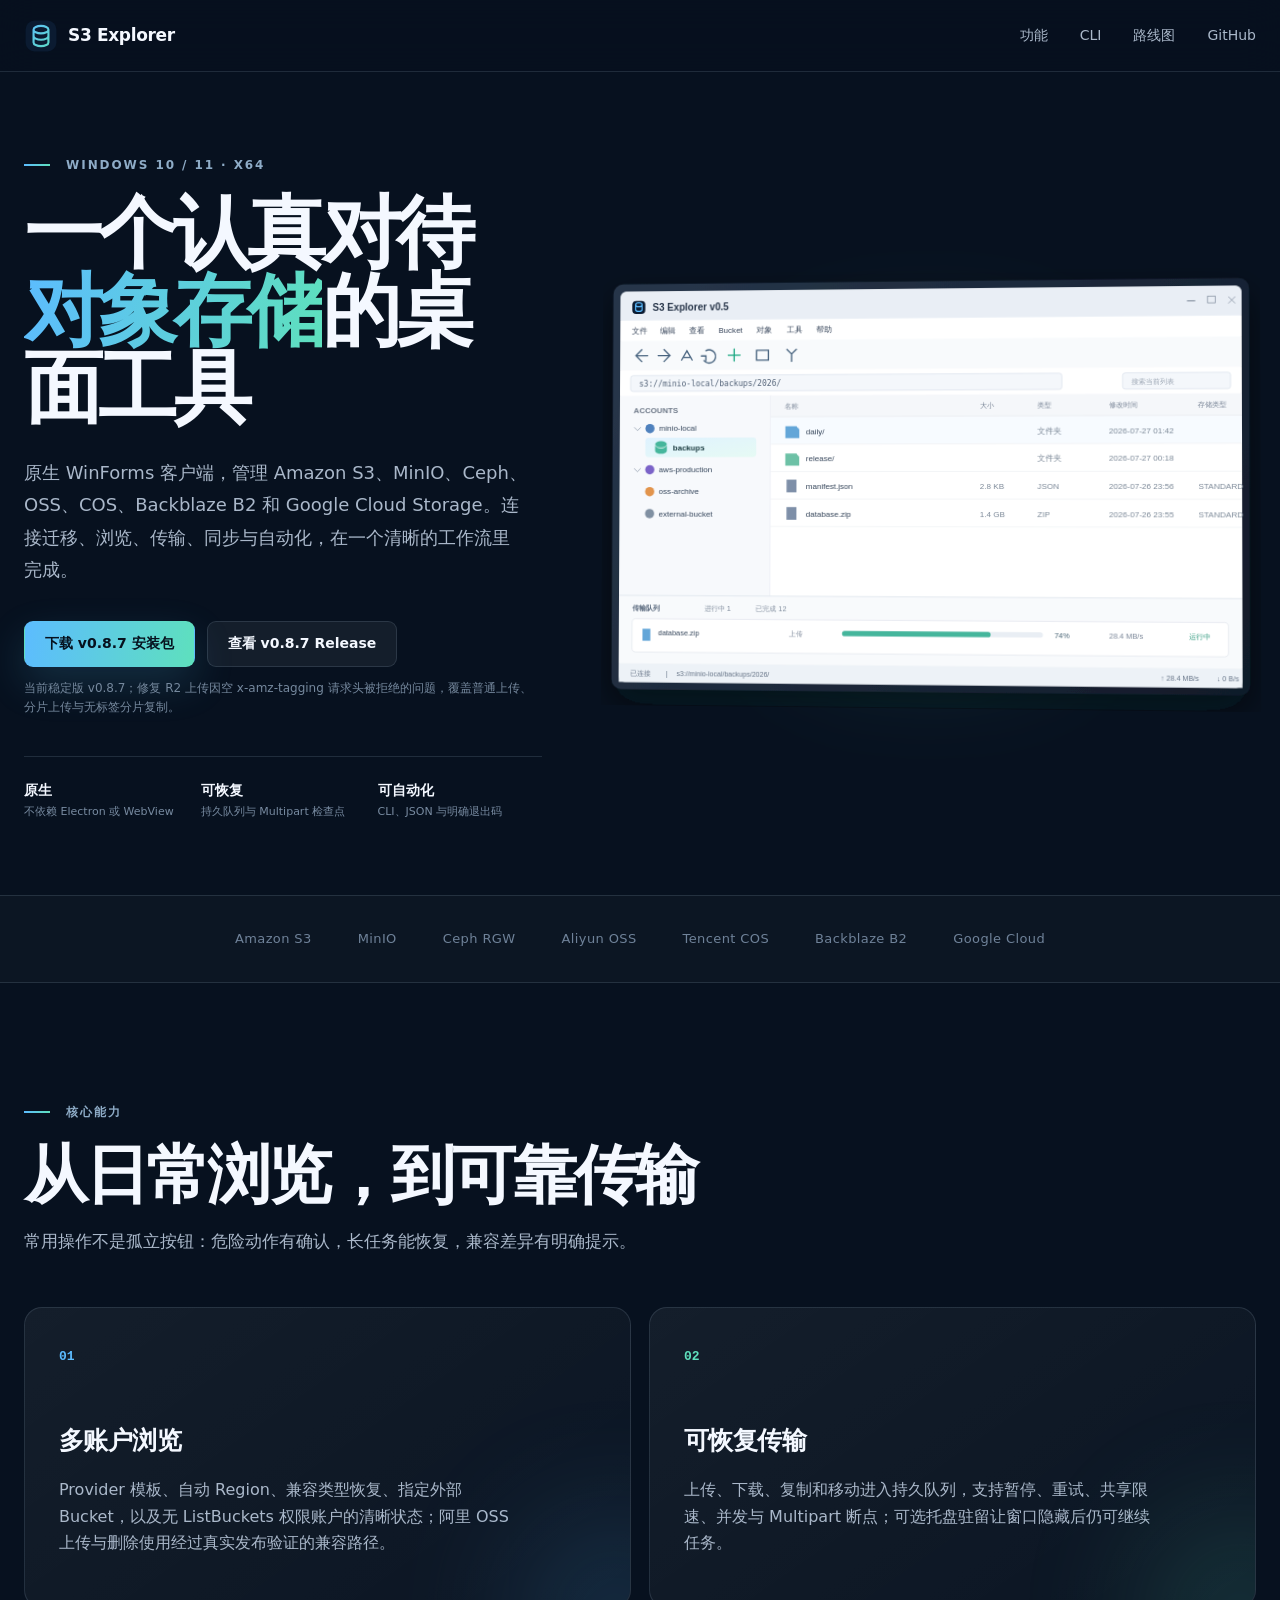
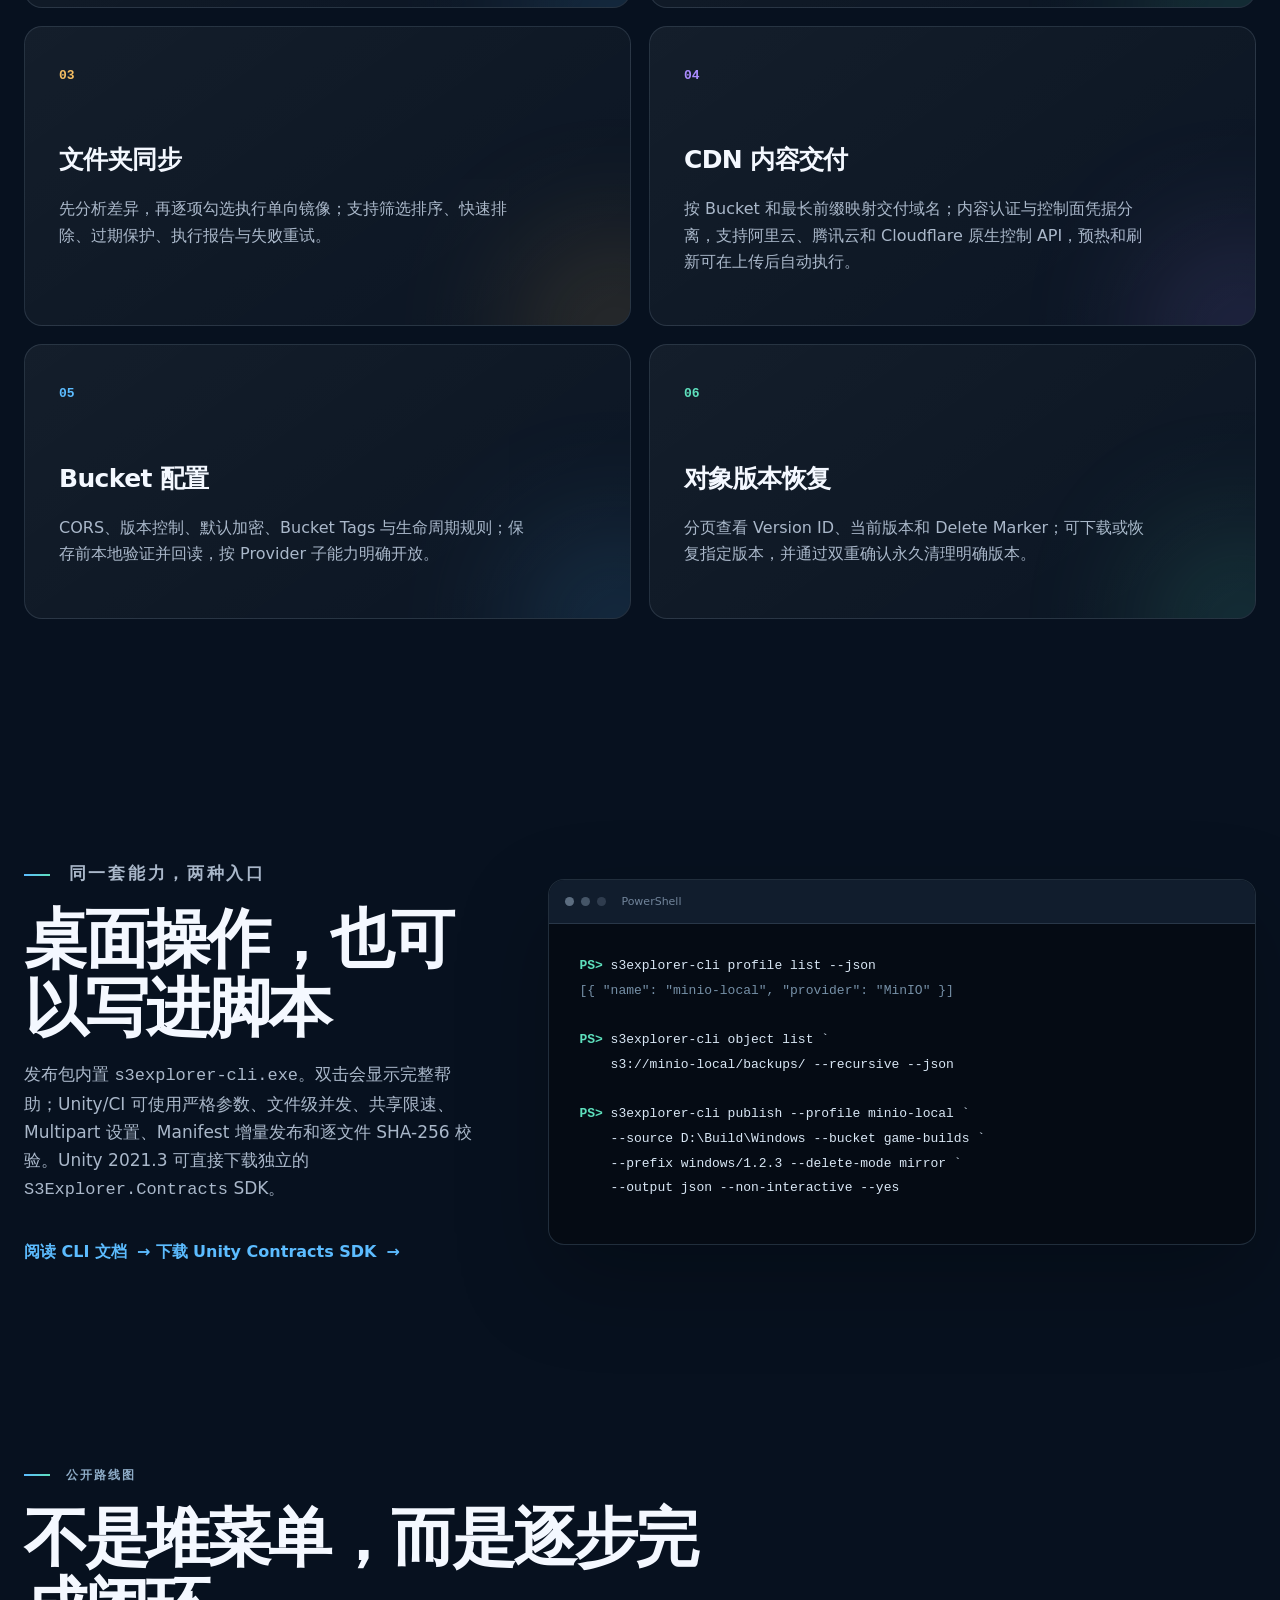
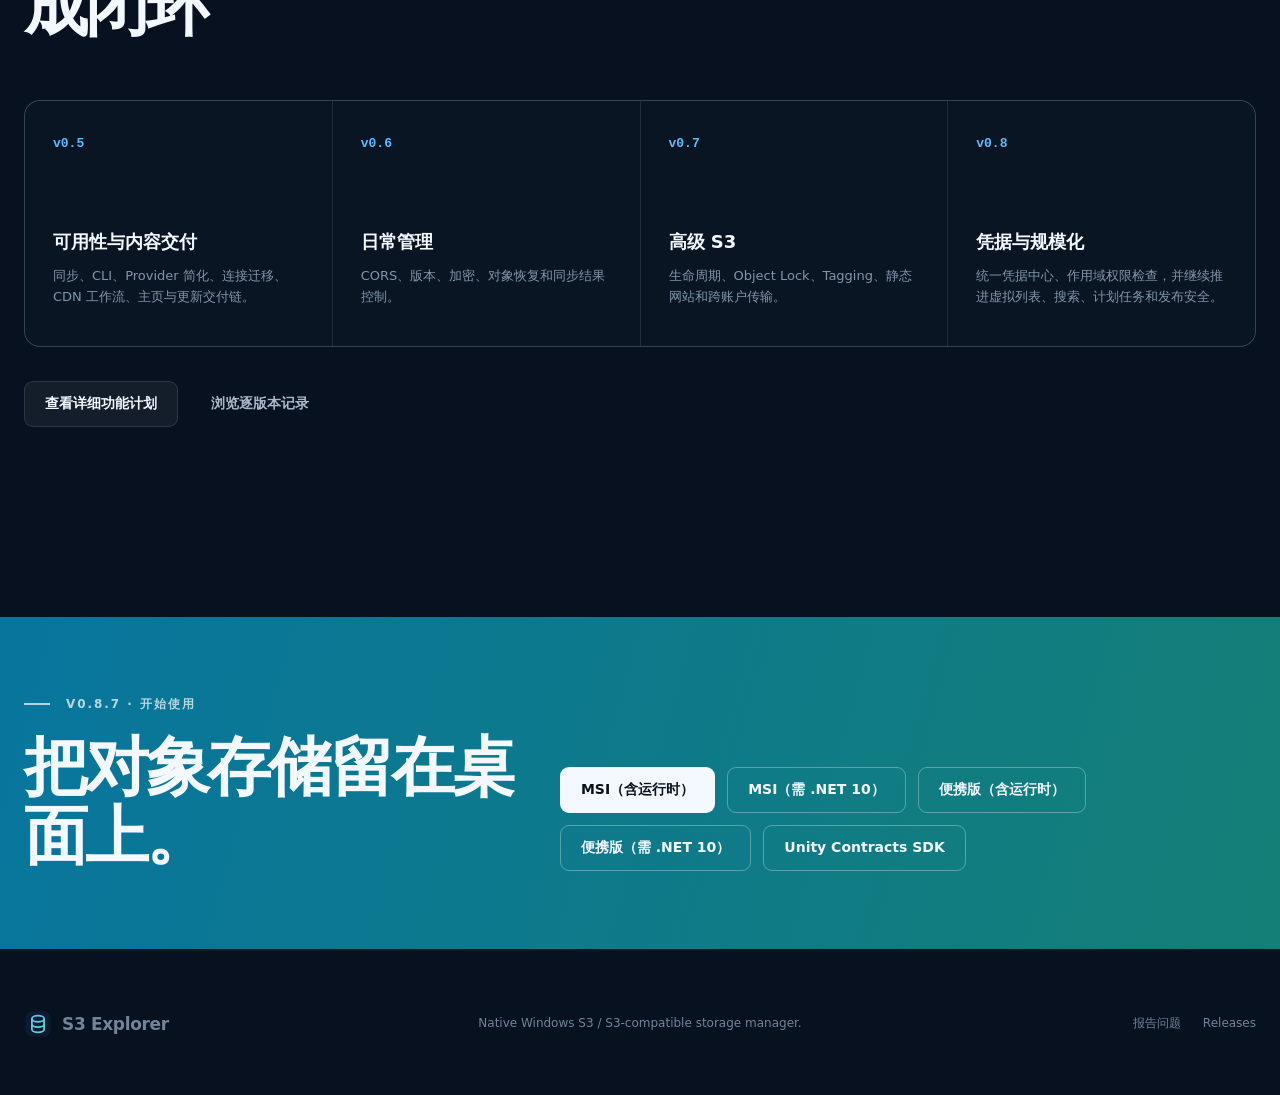
==== commit dbf63417: "chore(release): prepare v0.8.7" ====
--- a/docs/site/index.html
+++ b/docs/site/index.html
@@ -35,11 +35,11 @@
     "alternateName": "S3 对象存储管理工具",
     "applicationCategory": "UtilitiesApplication",
     "operatingSystem": "Windows 10, Windows 11",
-    "softwareVersion": "0.8.6",
+    "softwareVersion": "0.8.7",
     "isAccessibleForFree": true,
     "url": "https://project-base-mirror.github.io/tool-storage-browser/",
-    "downloadUrl": "https://github.com/project-base-mirror/tool-storage-browser/releases/download/v0.8.6/S3Explorer-v0.8.6-win-x64-setup.msi",
-    "releaseNotes": "https://github.com/project-base-mirror/tool-storage-browser/releases/tag/v0.8.6",
+    "downloadUrl": "https://github.com/project-base-mirror/tool-storage-browser/releases/download/v0.8.7/S3Explorer-v0.8.7-win-x64-setup.msi",
+    "releaseNotes": "https://github.com/project-base-mirror/tool-storage-browser/releases/tag/v0.8.7",
     "image": "https://project-base-mirror.github.io/tool-storage-browser/assets/social-card.png",
     "description": "面向 Windows 的原生 S3 与 S3-compatible 对象存储管理工具，支持可靠传输、文件夹同步、CDN 内容交付和 CLI 自动化。",
     "sameAs": "https://github.com/project-base-mirror/tool-storage-browser"
@@ -68,10 +68,10 @@
         <h1>一个认真对待<br><em>对象存储</em>的桌面工具</h1>
         <p class="lede">原生 WinForms 客户端，管理 Amazon S3、MinIO、Ceph、OSS、COS、Backblaze B2 和 Google Cloud Storage。连接迁移、浏览、传输、同步与自动化，在一个清晰的工作流里完成。</p>
         <div class="hero-actions">
-          <a class="button primary" href="https://github.com/project-base-mirror/tool-storage-browser/releases/download/v0.8.6/S3Explorer-v0.8.6-win-x64-setup.msi">下载 v0.8.6 安装包</a>
-          <a class="button secondary" href="https://github.com/project-base-mirror/tool-storage-browser/releases/tag/v0.8.6">查看 v0.8.6 Release</a>
+          <a class="button primary" href="https://github.com/project-base-mirror/tool-storage-browser/releases/download/v0.8.7/S3Explorer-v0.8.7-win-x64-setup.msi">下载 v0.8.7 安装包</a>
+          <a class="button secondary" href="https://github.com/project-base-mirror/tool-storage-browser/releases/tag/v0.8.7">查看 v0.8.7 Release</a>
         </div>
-        <p class="runtime-note">当前稳定版 v0.8.6；新增独立 R2 账户与可配置上传签名，安全确认凭据引用变更，并保留自定义 Endpoint。</p>
+        <p class="runtime-note">当前稳定版 v0.8.7；修复 R2 上传因空 x-amz-tagging 请求头被拒绝的问题，覆盖普通上传、分片上传与无标签分片复制。</p>
         <ul class="hero-facts" aria-label="项目特点">
           <li><strong>原生</strong><span>不依赖 Electron 或 WebView</span></li>
           <li><strong>可恢复</strong><span>持久队列与 Multipart 检查点</span></li>
@@ -134,7 +134,7 @@
         <h2>桌面操作，也可以写进脚本</h2>
         <p>发布包内置 <code>s3explorer-cli.exe</code>。双击会显示完整帮助；Unity/CI 可使用严格参数、文件级并发、共享限速、Multipart 设置、Manifest 增量发布和逐文件 SHA-256 校验。Unity 2021.3 可直接下载独立的 <code>S3Explorer.Contracts</code> SDK。</p>
         <a class="text-link" href="https://github.com/project-base-mirror/tool-storage-browser#对象存储命令行-api">阅读 CLI 文档 <span>→</span></a>
-        <a class="text-link" href="https://github.com/project-base-mirror/tool-storage-browser/releases/download/v0.8.6/S3Explorer.Contracts-v0.8.6.zip">下载 Unity Contracts SDK <span>→</span></a>
+        <a class="text-link" href="https://github.com/project-base-mirror/tool-storage-browser/releases/download/v0.8.7/S3Explorer.Contracts-v0.8.7.zip">下载 Unity Contracts SDK <span>→</span></a>
       </div>
       <div class="terminal" aria-label="CLI 示例">
         <div class="terminal-bar"><i></i><i></i><i></i><span>PowerShell</span></div>
@@ -170,13 +170,13 @@
 
     <section class="download-band">
       <div class="section-shell download-inner">
-        <div><p class="eyebrow"><span></span> v0.8.6 · 开始使用</p><h2>把对象存储留在桌面上。</h2></div>
+        <div><p class="eyebrow"><span></span> v0.8.7 · 开始使用</p><h2>把对象存储留在桌面上。</h2></div>
         <div class="download-actions">
-          <a class="button light" href="https://github.com/project-base-mirror/tool-storage-browser/releases/download/v0.8.6/S3Explorer-v0.8.6-win-x64-setup.msi">MSI（含运行时）</a>
-          <a class="button outline-light" href="https://github.com/project-base-mirror/tool-storage-browser/releases/download/v0.8.6/S3Explorer-v0.8.6-win-x64-framework-dependent-setup.msi">MSI（需 .NET 10）</a>
-          <a class="button outline-light" href="https://github.com/project-base-mirror/tool-storage-browser/releases/download/v0.8.6/S3Explorer-v0.8.6-win-x64-self-contained.zip">便携版（含运行时）</a>
-          <a class="button outline-light" href="https://github.com/project-base-mirror/tool-storage-browser/releases/download/v0.8.6/S3Explorer-v0.8.6-win-x64.zip">便携版（需 .NET 10）</a>
-          <a class="button outline-light" href="https://github.com/project-base-mirror/tool-storage-browser/releases/download/v0.8.6/S3Explorer.Contracts-v0.8.6.zip">Unity Contracts SDK</a>
+          <a class="button light" href="https://github.com/project-base-mirror/tool-storage-browser/releases/download/v0.8.7/S3Explorer-v0.8.7-win-x64-setup.msi">MSI（含运行时）</a>
+          <a class="button outline-light" href="https://github.com/project-base-mirror/tool-storage-browser/releases/download/v0.8.7/S3Explorer-v0.8.7-win-x64-framework-dependent-setup.msi">MSI（需 .NET 10）</a>
+          <a class="button outline-light" href="https://github.com/project-base-mirror/tool-storage-browser/releases/download/v0.8.7/S3Explorer-v0.8.7-win-x64-self-contained.zip">便携版（含运行时）</a>
+          <a class="button outline-light" href="https://github.com/project-base-mirror/tool-storage-browser/releases/download/v0.8.7/S3Explorer-v0.8.7-win-x64.zip">便携版（需 .NET 10）</a>
+          <a class="button outline-light" href="https://github.com/project-base-mirror/tool-storage-browser/releases/download/v0.8.7/S3Explorer.Contracts-v0.8.7.zip">Unity Contracts SDK</a>
         </div>
       </div>
     </section>
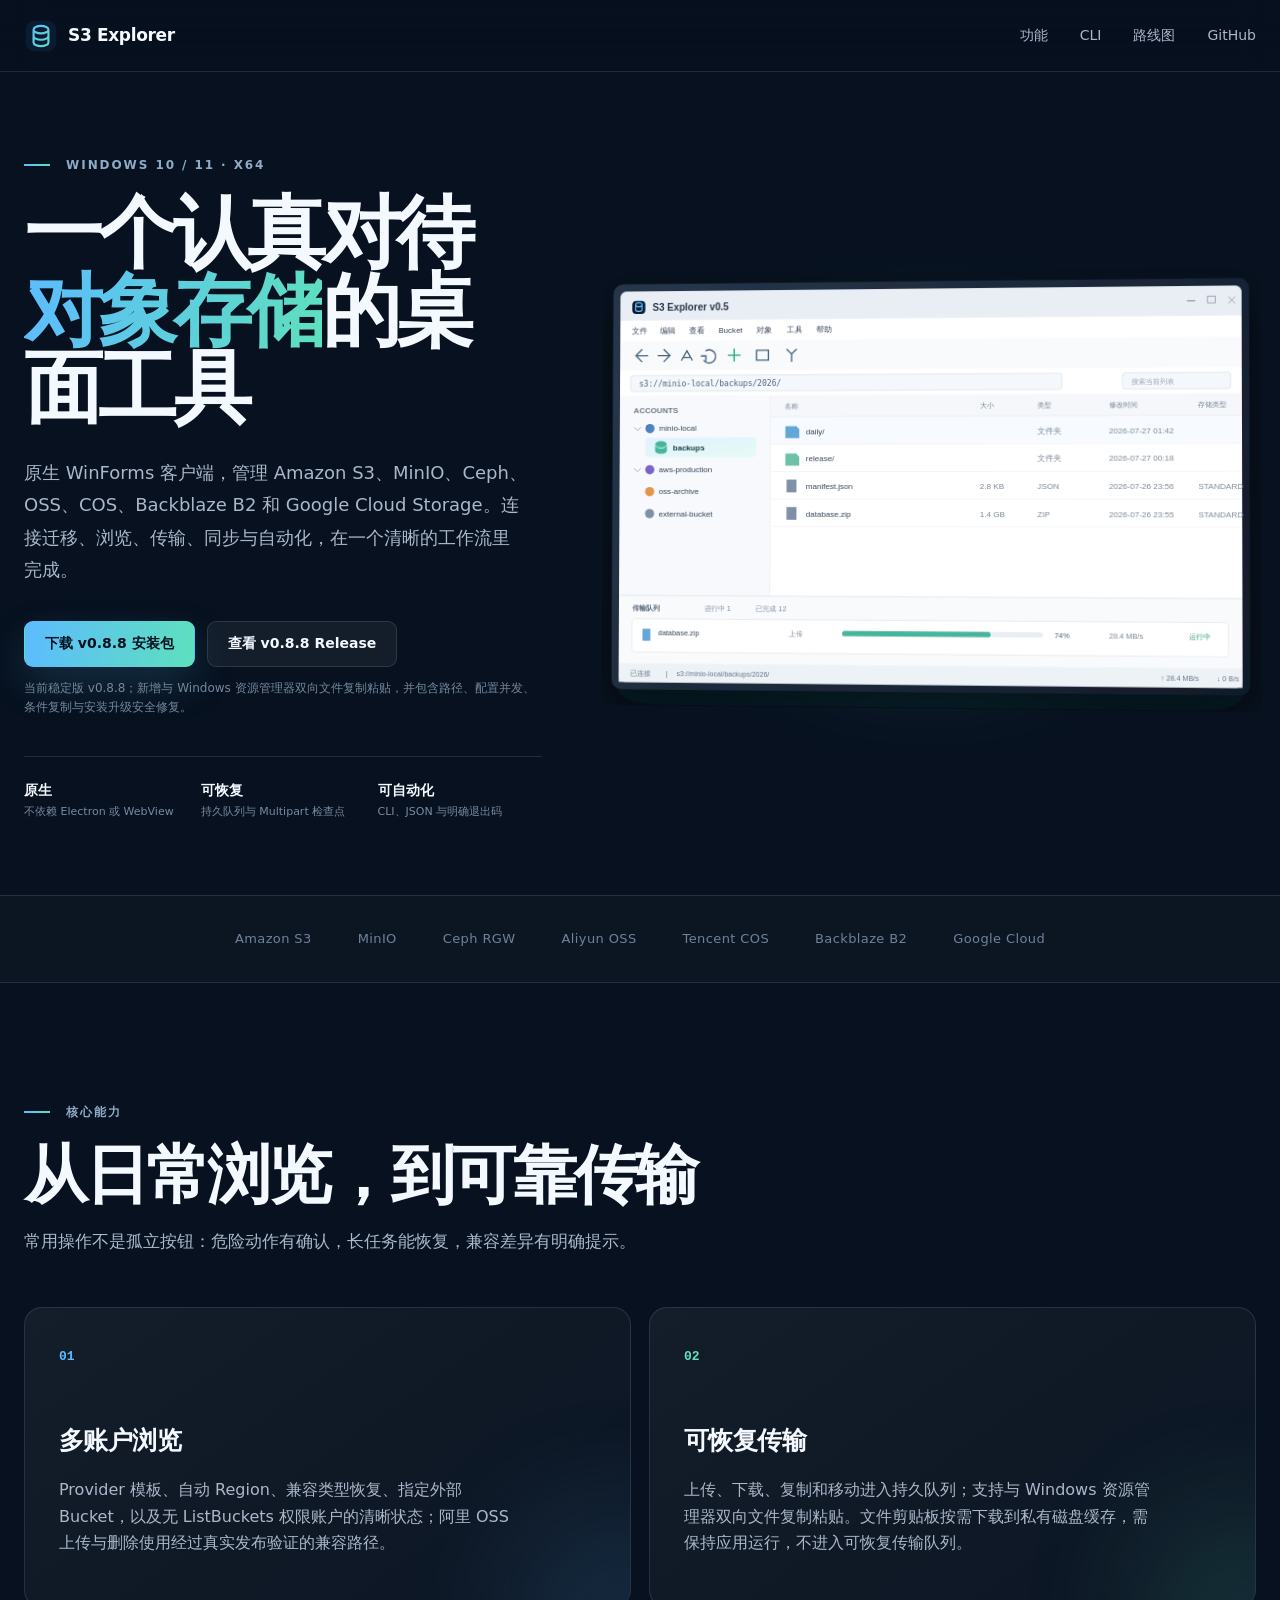
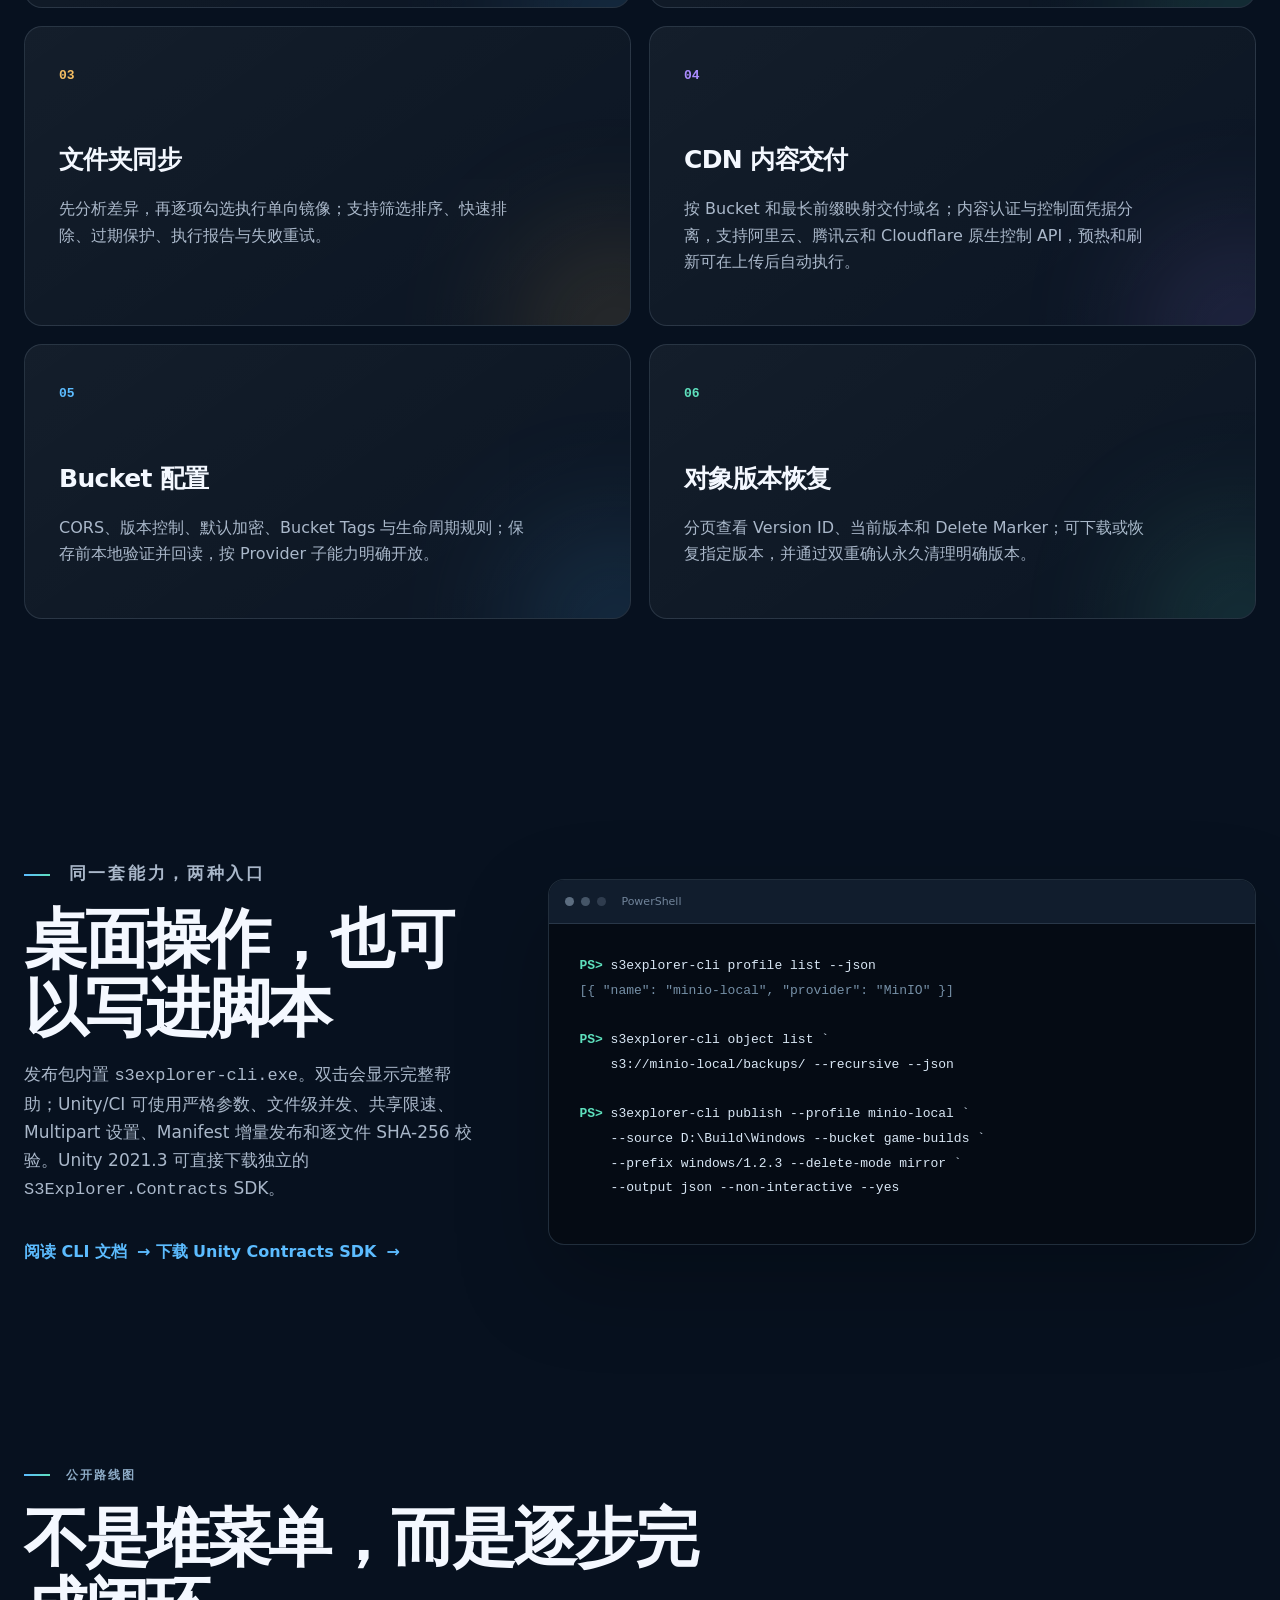
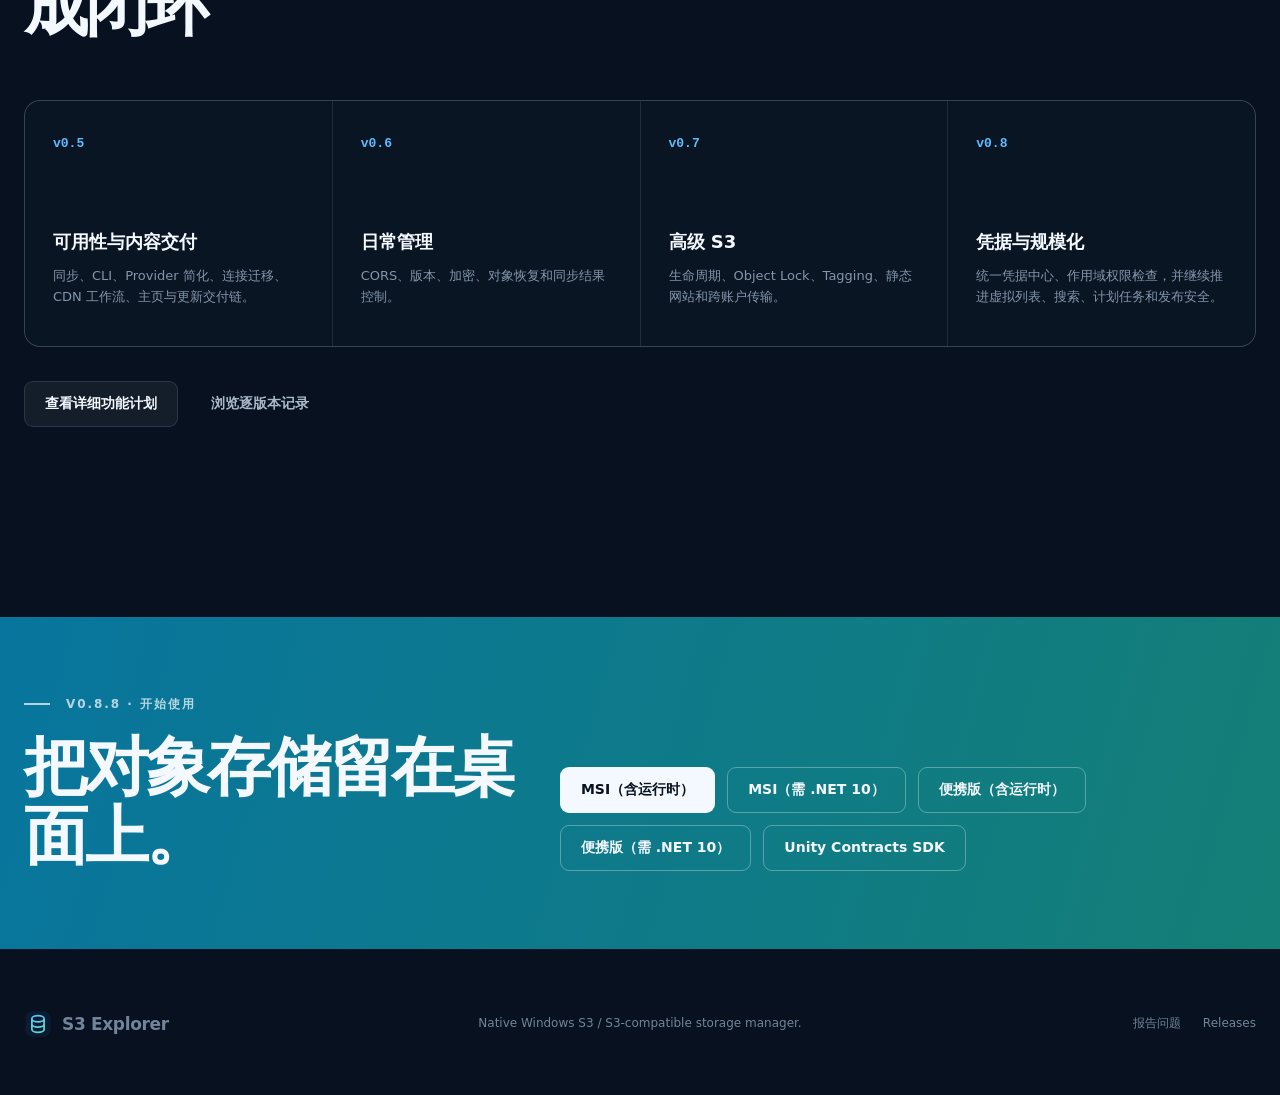
==== commit c901cbc6: "chore(release): prepare v0.8.8" ====
--- a/docs/site/index.html
+++ b/docs/site/index.html
@@ -35,11 +35,11 @@
     "alternateName": "S3 对象存储管理工具",
     "applicationCategory": "UtilitiesApplication",
     "operatingSystem": "Windows 10, Windows 11",
-    "softwareVersion": "0.8.7",
+    "softwareVersion": "0.8.8",
     "isAccessibleForFree": true,
     "url": "https://project-base-mirror.github.io/tool-storage-browser/",
-    "downloadUrl": "https://github.com/project-base-mirror/tool-storage-browser/releases/download/v0.8.7/S3Explorer-v0.8.7-win-x64-setup.msi",
-    "releaseNotes": "https://github.com/project-base-mirror/tool-storage-browser/releases/tag/v0.8.7",
+    "downloadUrl": "https://github.com/project-base-mirror/tool-storage-browser/releases/download/v0.8.8/S3Explorer-v0.8.8-win-x64-setup.msi",
+    "releaseNotes": "https://github.com/project-base-mirror/tool-storage-browser/releases/tag/v0.8.8",
     "image": "https://project-base-mirror.github.io/tool-storage-browser/assets/social-card.png",
     "description": "面向 Windows 的原生 S3 与 S3-compatible 对象存储管理工具，支持可靠传输、文件夹同步、CDN 内容交付和 CLI 自动化。",
     "sameAs": "https://github.com/project-base-mirror/tool-storage-browser"
@@ -68,10 +68,10 @@
         <h1>一个认真对待<br><em>对象存储</em>的桌面工具</h1>
         <p class="lede">原生 WinForms 客户端，管理 Amazon S3、MinIO、Ceph、OSS、COS、Backblaze B2 和 Google Cloud Storage。连接迁移、浏览、传输、同步与自动化，在一个清晰的工作流里完成。</p>
         <div class="hero-actions">
-          <a class="button primary" href="https://github.com/project-base-mirror/tool-storage-browser/releases/download/v0.8.7/S3Explorer-v0.8.7-win-x64-setup.msi">下载 v0.8.7 安装包</a>
-          <a class="button secondary" href="https://github.com/project-base-mirror/tool-storage-browser/releases/tag/v0.8.7">查看 v0.8.7 Release</a>
+          <a class="button primary" href="https://github.com/project-base-mirror/tool-storage-browser/releases/download/v0.8.8/S3Explorer-v0.8.8-win-x64-setup.msi">下载 v0.8.8 安装包</a>
+          <a class="button secondary" href="https://github.com/project-base-mirror/tool-storage-browser/releases/tag/v0.8.8">查看 v0.8.8 Release</a>
         </div>
-        <p class="runtime-note">当前稳定版 v0.8.7；修复 R2 上传因空 x-amz-tagging 请求头被拒绝的问题，覆盖普通上传、分片上传与无标签分片复制。</p>
+        <p class="runtime-note">当前稳定版 v0.8.8；新增与 Windows 资源管理器双向文件复制粘贴，并包含路径、配置并发、条件复制与安装升级安全修复。</p>
         <ul class="hero-facts" aria-label="项目特点">
           <li><strong>原生</strong><span>不依赖 Electron 或 WebView</span></li>
           <li><strong>可恢复</strong><span>持久队列与 Multipart 检查点</span></li>
@@ -103,7 +103,7 @@
         <article class="feature-card accent-mint">
           <span class="feature-number">02</span>
           <h3>可恢复传输</h3>
-          <p>上传、下载、复制和移动进入持久队列，支持暂停、重试、共享限速、并发与 Multipart 断点；可选托盘驻留让窗口隐藏后仍可继续任务。</p>
+          <p>上传、下载、复制和移动进入持久队列；支持与 Windows 资源管理器双向文件复制粘贴。文件剪贴板按需下载到私有磁盘缓存，需保持应用运行，不进入可恢复传输队列。</p>
         </article>
         <article class="feature-card accent-amber">
           <span class="feature-number">03</span>
@@ -134,7 +134,7 @@
         <h2>桌面操作，也可以写进脚本</h2>
         <p>发布包内置 <code>s3explorer-cli.exe</code>。双击会显示完整帮助；Unity/CI 可使用严格参数、文件级并发、共享限速、Multipart 设置、Manifest 增量发布和逐文件 SHA-256 校验。Unity 2021.3 可直接下载独立的 <code>S3Explorer.Contracts</code> SDK。</p>
         <a class="text-link" href="https://github.com/project-base-mirror/tool-storage-browser#对象存储命令行-api">阅读 CLI 文档 <span>→</span></a>
-        <a class="text-link" href="https://github.com/project-base-mirror/tool-storage-browser/releases/download/v0.8.7/S3Explorer.Contracts-v0.8.7.zip">下载 Unity Contracts SDK <span>→</span></a>
+        <a class="text-link" href="https://github.com/project-base-mirror/tool-storage-browser/releases/download/v0.8.8/S3Explorer.Contracts-v0.8.8.zip">下载 Unity Contracts SDK <span>→</span></a>
       </div>
       <div class="terminal" aria-label="CLI 示例">
         <div class="terminal-bar"><i></i><i></i><i></i><span>PowerShell</span></div>
@@ -170,13 +170,13 @@
 
     <section class="download-band">
       <div class="section-shell download-inner">
-        <div><p class="eyebrow"><span></span> v0.8.7 · 开始使用</p><h2>把对象存储留在桌面上。</h2></div>
+        <div><p class="eyebrow"><span></span> v0.8.8 · 开始使用</p><h2>把对象存储留在桌面上。</h2></div>
         <div class="download-actions">
-          <a class="button light" href="https://github.com/project-base-mirror/tool-storage-browser/releases/download/v0.8.7/S3Explorer-v0.8.7-win-x64-setup.msi">MSI（含运行时）</a>
-          <a class="button outline-light" href="https://github.com/project-base-mirror/tool-storage-browser/releases/download/v0.8.7/S3Explorer-v0.8.7-win-x64-framework-dependent-setup.msi">MSI（需 .NET 10）</a>
-          <a class="button outline-light" href="https://github.com/project-base-mirror/tool-storage-browser/releases/download/v0.8.7/S3Explorer-v0.8.7-win-x64-self-contained.zip">便携版（含运行时）</a>
-          <a class="button outline-light" href="https://github.com/project-base-mirror/tool-storage-browser/releases/download/v0.8.7/S3Explorer-v0.8.7-win-x64.zip">便携版（需 .NET 10）</a>
-          <a class="button outline-light" href="https://github.com/project-base-mirror/tool-storage-browser/releases/download/v0.8.7/S3Explorer.Contracts-v0.8.7.zip">Unity Contracts SDK</a>
+          <a class="button light" href="https://github.com/project-base-mirror/tool-storage-browser/releases/download/v0.8.8/S3Explorer-v0.8.8-win-x64-setup.msi">MSI（含运行时）</a>
+          <a class="button outline-light" href="https://github.com/project-base-mirror/tool-storage-browser/releases/download/v0.8.8/S3Explorer-v0.8.8-win-x64-framework-dependent-setup.msi">MSI（需 .NET 10）</a>
+          <a class="button outline-light" href="https://github.com/project-base-mirror/tool-storage-browser/releases/download/v0.8.8/S3Explorer-v0.8.8-win-x64-self-contained.zip">便携版（含运行时）</a>
+          <a class="button outline-light" href="https://github.com/project-base-mirror/tool-storage-browser/releases/download/v0.8.8/S3Explorer-v0.8.8-win-x64.zip">便携版（需 .NET 10）</a>
+          <a class="button outline-light" href="https://github.com/project-base-mirror/tool-storage-browser/releases/download/v0.8.8/S3Explorer.Contracts-v0.8.8.zip">Unity Contracts SDK</a>
         </div>
       </div>
     </section>
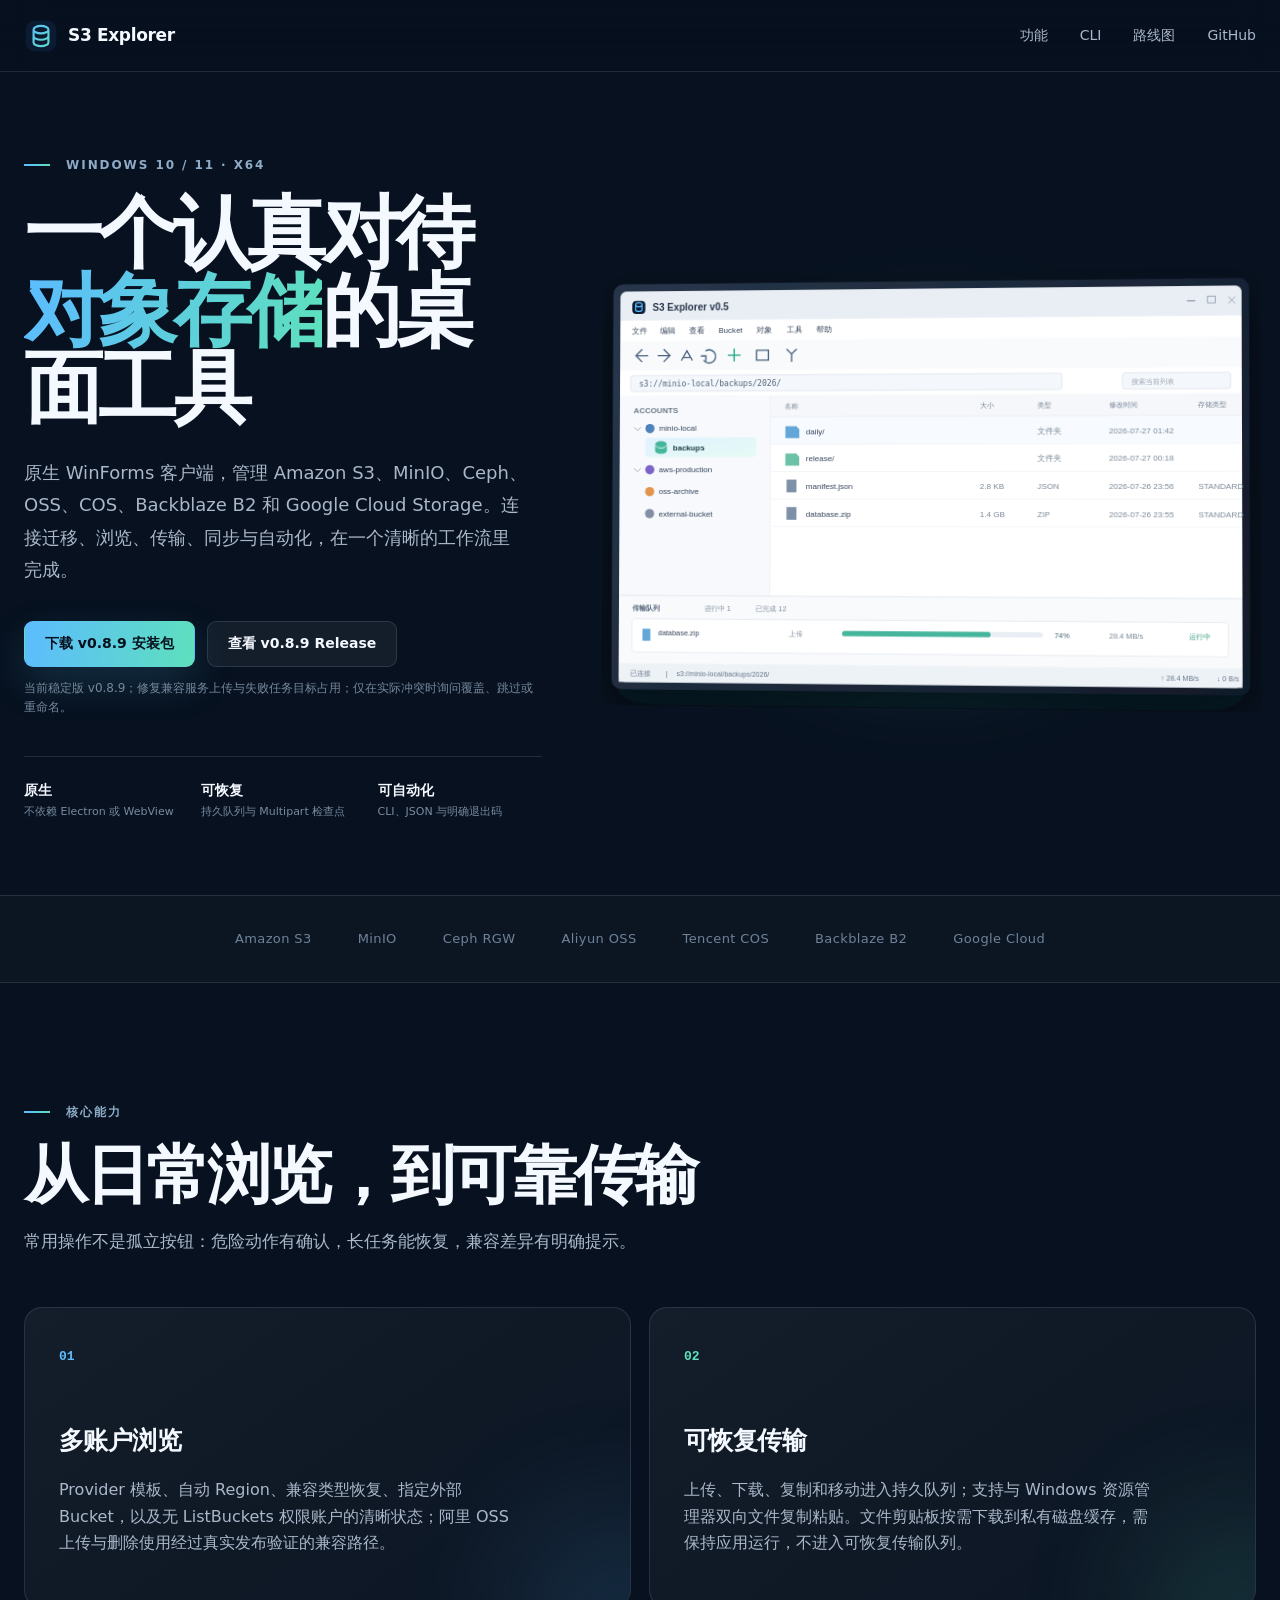
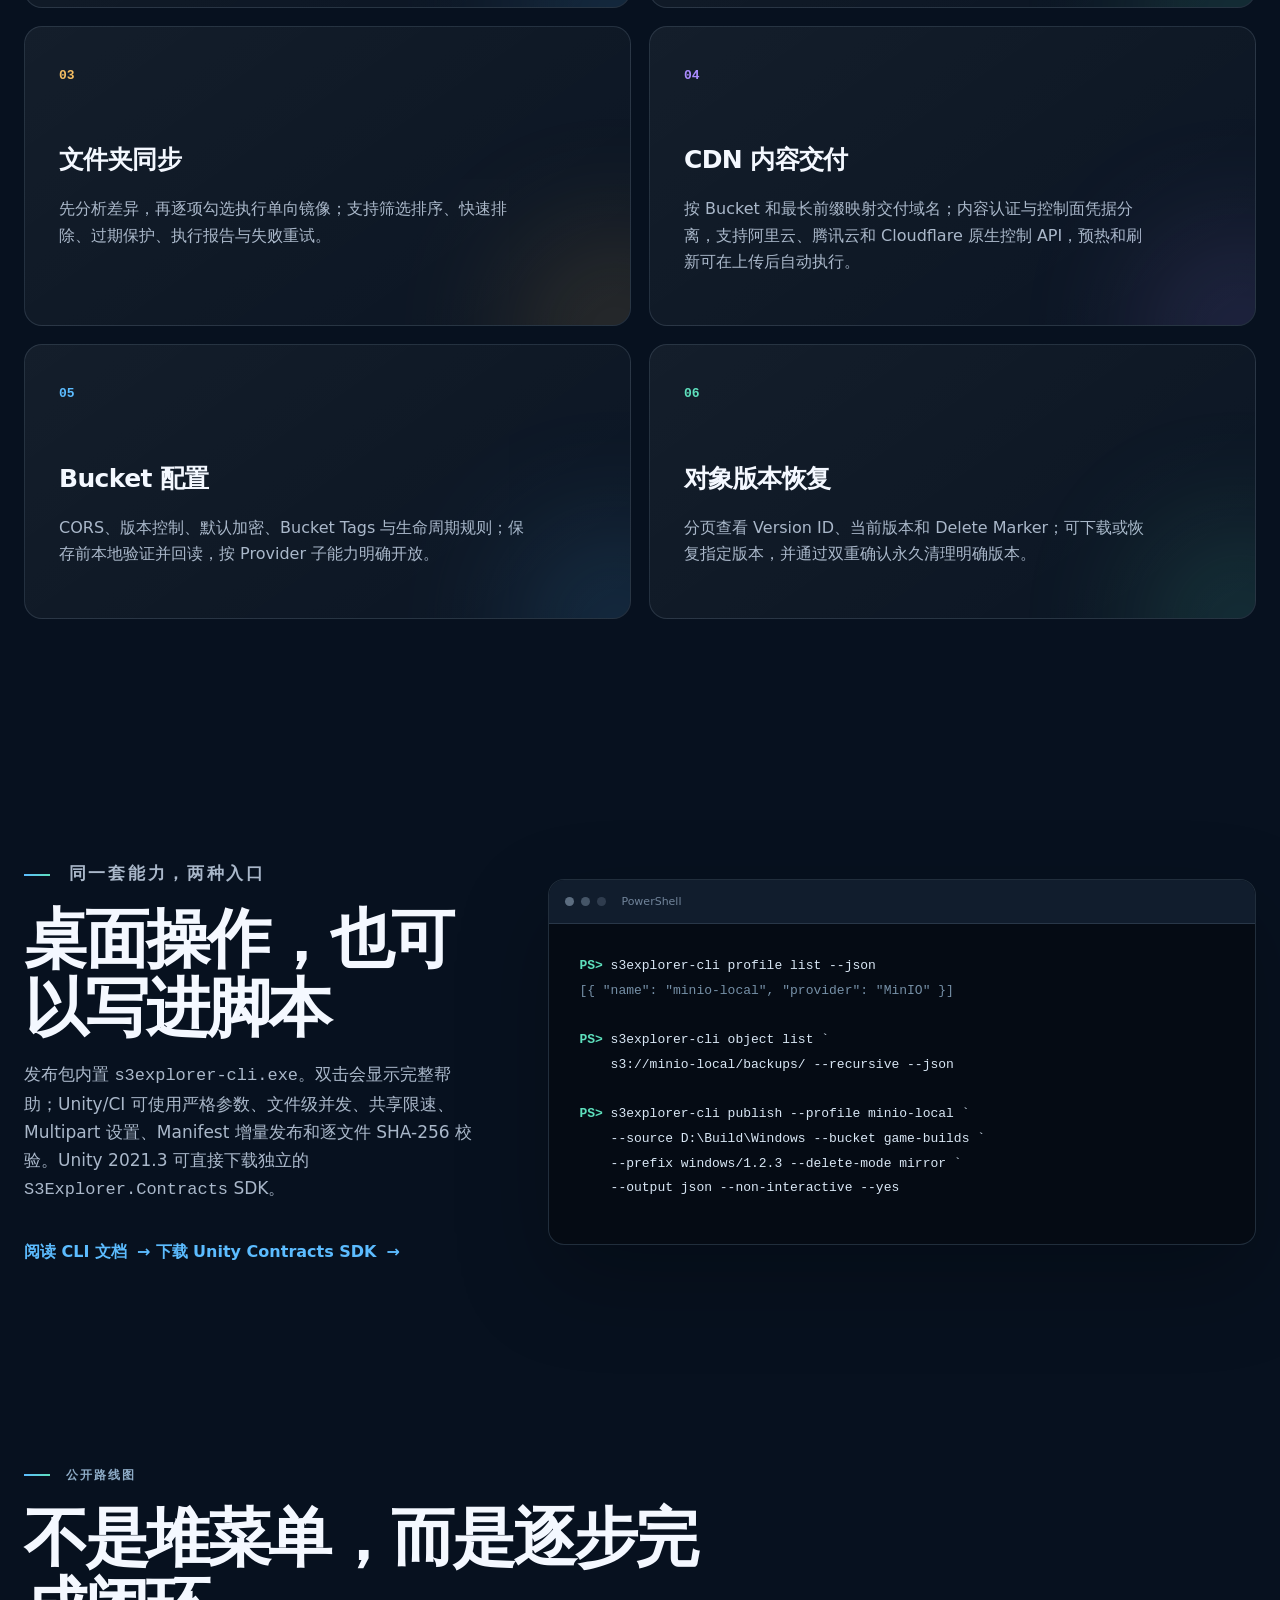
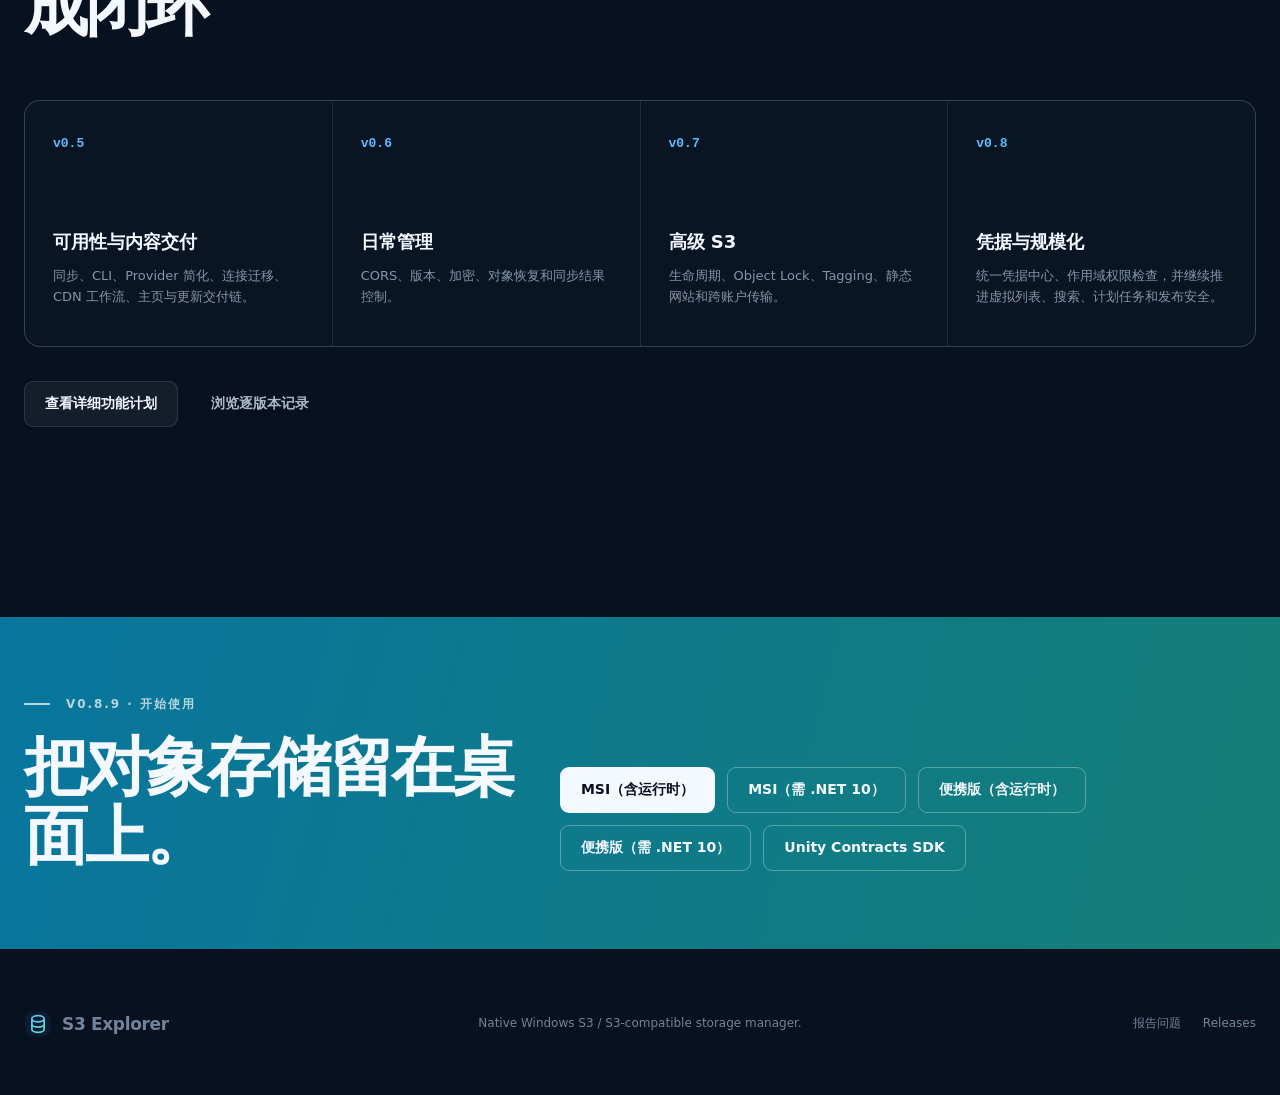
==== commit b91e2f79: "chore(release): prepare v0.8.9" ====
--- a/docs/site/index.html
+++ b/docs/site/index.html
@@ -35,11 +35,11 @@
     "alternateName": "S3 对象存储管理工具",
     "applicationCategory": "UtilitiesApplication",
     "operatingSystem": "Windows 10, Windows 11",
-    "softwareVersion": "0.8.8",
+    "softwareVersion": "0.8.9",
     "isAccessibleForFree": true,
     "url": "https://project-base-mirror.github.io/tool-storage-browser/",
-    "downloadUrl": "https://github.com/project-base-mirror/tool-storage-browser/releases/download/v0.8.8/S3Explorer-v0.8.8-win-x64-setup.msi",
-    "releaseNotes": "https://github.com/project-base-mirror/tool-storage-browser/releases/tag/v0.8.8",
+    "downloadUrl": "https://github.com/project-base-mirror/tool-storage-browser/releases/download/v0.8.9/S3Explorer-v0.8.9-win-x64-setup.msi",
+    "releaseNotes": "https://github.com/project-base-mirror/tool-storage-browser/releases/tag/v0.8.9",
     "image": "https://project-base-mirror.github.io/tool-storage-browser/assets/social-card.png",
     "description": "面向 Windows 的原生 S3 与 S3-compatible 对象存储管理工具，支持可靠传输、文件夹同步、CDN 内容交付和 CLI 自动化。",
     "sameAs": "https://github.com/project-base-mirror/tool-storage-browser"
@@ -68,10 +68,10 @@
         <h1>一个认真对待<br><em>对象存储</em>的桌面工具</h1>
         <p class="lede">原生 WinForms 客户端，管理 Amazon S3、MinIO、Ceph、OSS、COS、Backblaze B2 和 Google Cloud Storage。连接迁移、浏览、传输、同步与自动化，在一个清晰的工作流里完成。</p>
         <div class="hero-actions">
-          <a class="button primary" href="https://github.com/project-base-mirror/tool-storage-browser/releases/download/v0.8.8/S3Explorer-v0.8.8-win-x64-setup.msi">下载 v0.8.8 安装包</a>
-          <a class="button secondary" href="https://github.com/project-base-mirror/tool-storage-browser/releases/tag/v0.8.8">查看 v0.8.8 Release</a>
+          <a class="button primary" href="https://github.com/project-base-mirror/tool-storage-browser/releases/download/v0.8.9/S3Explorer-v0.8.9-win-x64-setup.msi">下载 v0.8.9 安装包</a>
+          <a class="button secondary" href="https://github.com/project-base-mirror/tool-storage-browser/releases/tag/v0.8.9">查看 v0.8.9 Release</a>
         </div>
-        <p class="runtime-note">当前稳定版 v0.8.8；新增与 Windows 资源管理器双向文件复制粘贴，并包含路径、配置并发、条件复制与安装升级安全修复。</p>
+        <p class="runtime-note">当前稳定版 v0.8.9；修复兼容服务上传与失败任务目标占用；仅在实际冲突时询问覆盖、跳过或重命名。</p>
         <ul class="hero-facts" aria-label="项目特点">
           <li><strong>原生</strong><span>不依赖 Electron 或 WebView</span></li>
           <li><strong>可恢复</strong><span>持久队列与 Multipart 检查点</span></li>
@@ -134,7 +134,7 @@
         <h2>桌面操作，也可以写进脚本</h2>
         <p>发布包内置 <code>s3explorer-cli.exe</code>。双击会显示完整帮助；Unity/CI 可使用严格参数、文件级并发、共享限速、Multipart 设置、Manifest 增量发布和逐文件 SHA-256 校验。Unity 2021.3 可直接下载独立的 <code>S3Explorer.Contracts</code> SDK。</p>
         <a class="text-link" href="https://github.com/project-base-mirror/tool-storage-browser#对象存储命令行-api">阅读 CLI 文档 <span>→</span></a>
-        <a class="text-link" href="https://github.com/project-base-mirror/tool-storage-browser/releases/download/v0.8.8/S3Explorer.Contracts-v0.8.8.zip">下载 Unity Contracts SDK <span>→</span></a>
+        <a class="text-link" href="https://github.com/project-base-mirror/tool-storage-browser/releases/download/v0.8.9/S3Explorer.Contracts-v0.8.9.zip">下载 Unity Contracts SDK <span>→</span></a>
       </div>
       <div class="terminal" aria-label="CLI 示例">
         <div class="terminal-bar"><i></i><i></i><i></i><span>PowerShell</span></div>
@@ -170,13 +170,13 @@
 
     <section class="download-band">
       <div class="section-shell download-inner">
-        <div><p class="eyebrow"><span></span> v0.8.8 · 开始使用</p><h2>把对象存储留在桌面上。</h2></div>
+        <div><p class="eyebrow"><span></span> v0.8.9 · 开始使用</p><h2>把对象存储留在桌面上。</h2></div>
         <div class="download-actions">
-          <a class="button light" href="https://github.com/project-base-mirror/tool-storage-browser/releases/download/v0.8.8/S3Explorer-v0.8.8-win-x64-setup.msi">MSI（含运行时）</a>
-          <a class="button outline-light" href="https://github.com/project-base-mirror/tool-storage-browser/releases/download/v0.8.8/S3Explorer-v0.8.8-win-x64-framework-dependent-setup.msi">MSI（需 .NET 10）</a>
-          <a class="button outline-light" href="https://github.com/project-base-mirror/tool-storage-browser/releases/download/v0.8.8/S3Explorer-v0.8.8-win-x64-self-contained.zip">便携版（含运行时）</a>
-          <a class="button outline-light" href="https://github.com/project-base-mirror/tool-storage-browser/releases/download/v0.8.8/S3Explorer-v0.8.8-win-x64.zip">便携版（需 .NET 10）</a>
-          <a class="button outline-light" href="https://github.com/project-base-mirror/tool-storage-browser/releases/download/v0.8.8/S3Explorer.Contracts-v0.8.8.zip">Unity Contracts SDK</a>
+          <a class="button light" href="https://github.com/project-base-mirror/tool-storage-browser/releases/download/v0.8.9/S3Explorer-v0.8.9-win-x64-setup.msi">MSI（含运行时）</a>
+          <a class="button outline-light" href="https://github.com/project-base-mirror/tool-storage-browser/releases/download/v0.8.9/S3Explorer-v0.8.9-win-x64-framework-dependent-setup.msi">MSI（需 .NET 10）</a>
+          <a class="button outline-light" href="https://github.com/project-base-mirror/tool-storage-browser/releases/download/v0.8.9/S3Explorer-v0.8.9-win-x64-self-contained.zip">便携版（含运行时）</a>
+          <a class="button outline-light" href="https://github.com/project-base-mirror/tool-storage-browser/releases/download/v0.8.9/S3Explorer-v0.8.9-win-x64.zip">便携版（需 .NET 10）</a>
+          <a class="button outline-light" href="https://github.com/project-base-mirror/tool-storage-browser/releases/download/v0.8.9/S3Explorer.Contracts-v0.8.9.zip">Unity Contracts SDK</a>
         </div>
       </div>
     </section>
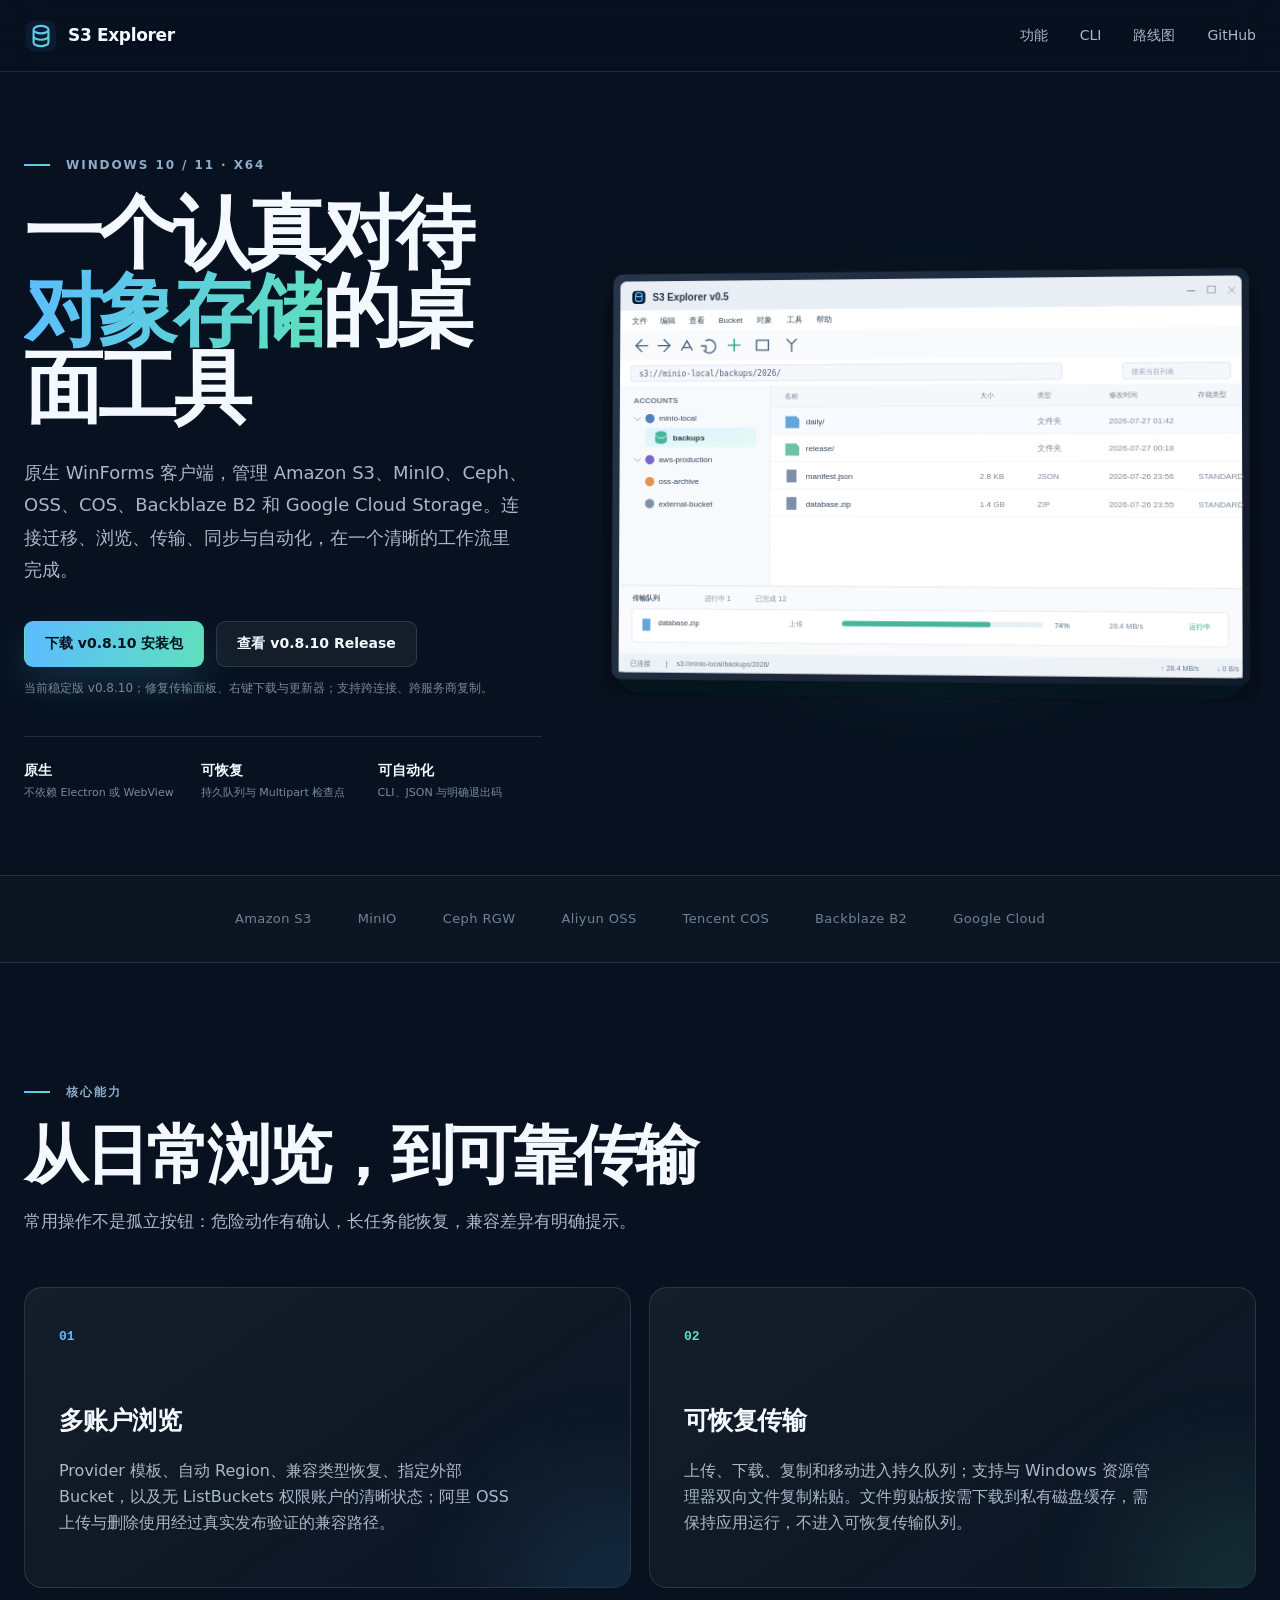
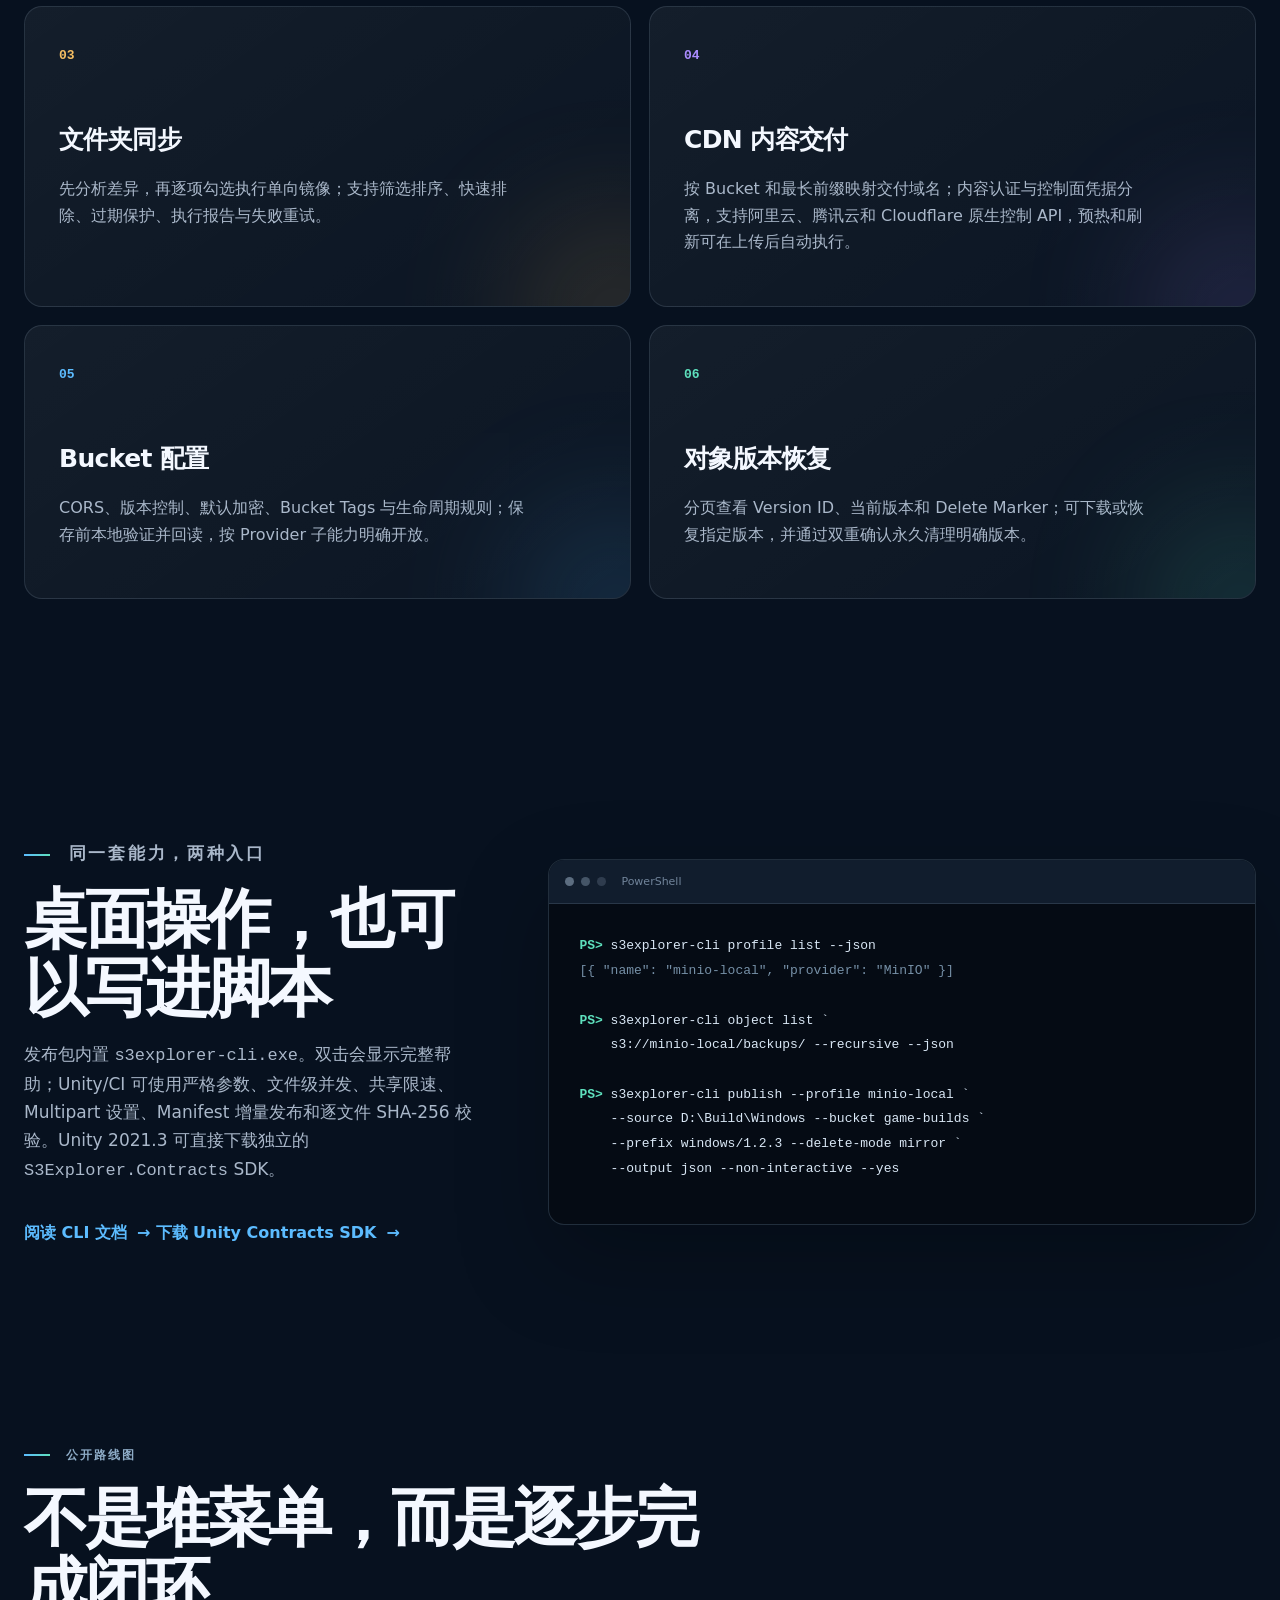
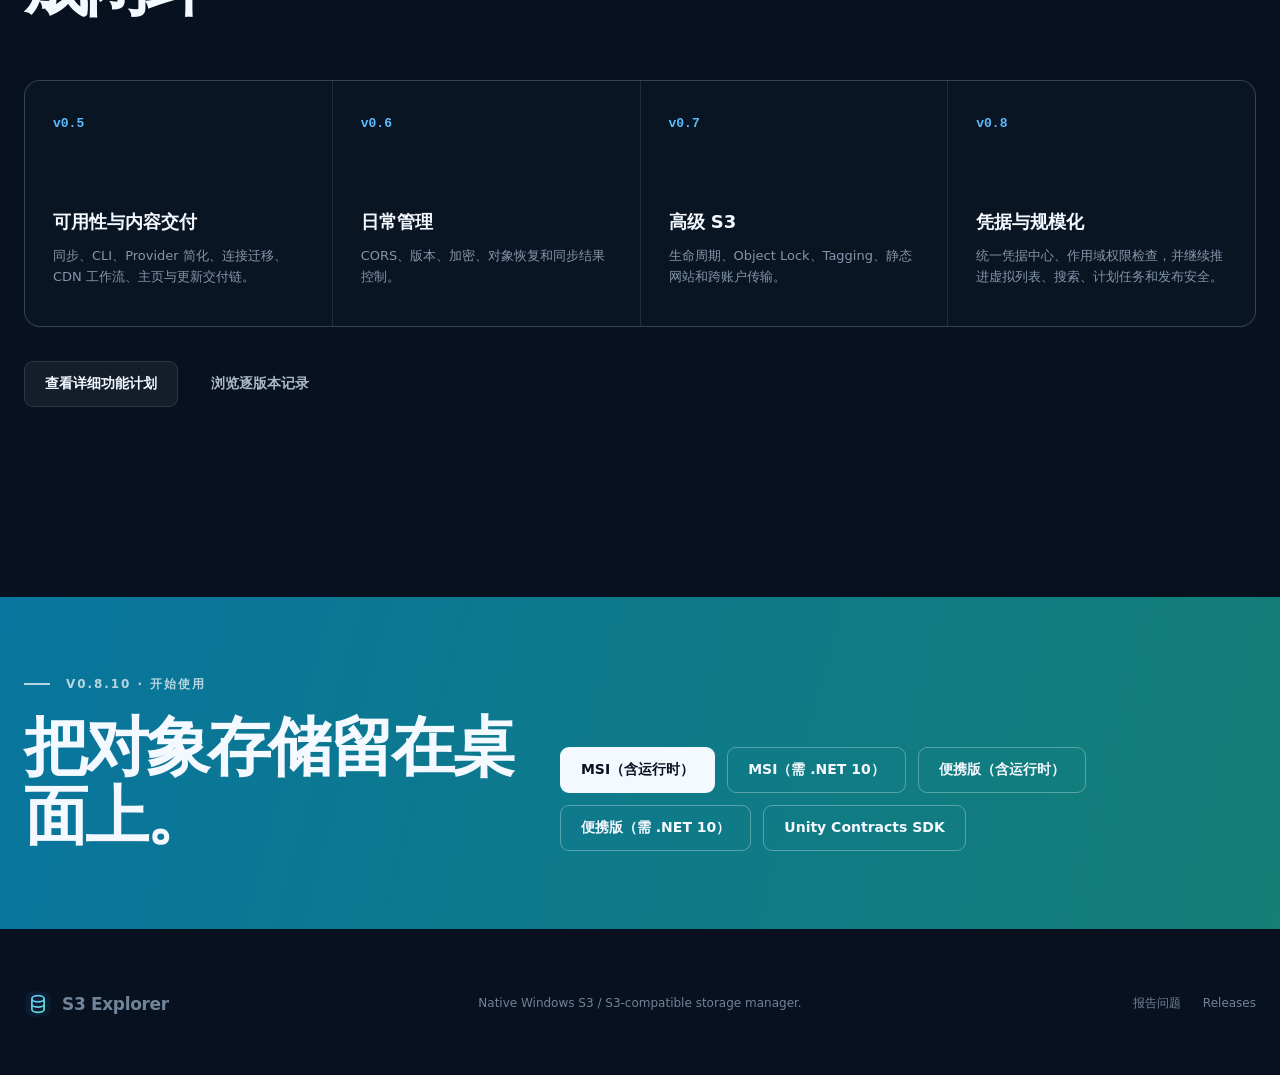
==== commit 2dd6578d: "chore(release): prepare v0.8.10" ====
--- a/docs/site/index.html
+++ b/docs/site/index.html
@@ -35,11 +35,11 @@
     "alternateName": "S3 对象存储管理工具",
     "applicationCategory": "UtilitiesApplication",
     "operatingSystem": "Windows 10, Windows 11",
-    "softwareVersion": "0.8.9",
+    "softwareVersion": "0.8.10",
     "isAccessibleForFree": true,
     "url": "https://project-base-mirror.github.io/tool-storage-browser/",
-    "downloadUrl": "https://github.com/project-base-mirror/tool-storage-browser/releases/download/v0.8.9/S3Explorer-v0.8.9-win-x64-setup.msi",
-    "releaseNotes": "https://github.com/project-base-mirror/tool-storage-browser/releases/tag/v0.8.9",
+    "downloadUrl": "https://github.com/project-base-mirror/tool-storage-browser/releases/download/v0.8.10/S3Explorer-v0.8.10-win-x64-setup.msi",
+    "releaseNotes": "https://github.com/project-base-mirror/tool-storage-browser/releases/tag/v0.8.10",
     "image": "https://project-base-mirror.github.io/tool-storage-browser/assets/social-card.png",
     "description": "面向 Windows 的原生 S3 与 S3-compatible 对象存储管理工具，支持可靠传输、文件夹同步、CDN 内容交付和 CLI 自动化。",
     "sameAs": "https://github.com/project-base-mirror/tool-storage-browser"
@@ -68,10 +68,10 @@
         <h1>一个认真对待<br><em>对象存储</em>的桌面工具</h1>
         <p class="lede">原生 WinForms 客户端，管理 Amazon S3、MinIO、Ceph、OSS、COS、Backblaze B2 和 Google Cloud Storage。连接迁移、浏览、传输、同步与自动化，在一个清晰的工作流里完成。</p>
         <div class="hero-actions">
-          <a class="button primary" href="https://github.com/project-base-mirror/tool-storage-browser/releases/download/v0.8.9/S3Explorer-v0.8.9-win-x64-setup.msi">下载 v0.8.9 安装包</a>
-          <a class="button secondary" href="https://github.com/project-base-mirror/tool-storage-browser/releases/tag/v0.8.9">查看 v0.8.9 Release</a>
+          <a class="button primary" href="https://github.com/project-base-mirror/tool-storage-browser/releases/download/v0.8.10/S3Explorer-v0.8.10-win-x64-setup.msi">下载 v0.8.10 安装包</a>
+          <a class="button secondary" href="https://github.com/project-base-mirror/tool-storage-browser/releases/tag/v0.8.10">查看 v0.8.10 Release</a>
         </div>
-        <p class="runtime-note">当前稳定版 v0.8.9；修复兼容服务上传与失败任务目标占用；仅在实际冲突时询问覆盖、跳过或重命名。</p>
+        <p class="runtime-note">当前稳定版 v0.8.10；修复传输面板、右键下载与更新器；支持跨连接、跨服务商复制。</p>
         <ul class="hero-facts" aria-label="项目特点">
           <li><strong>原生</strong><span>不依赖 Electron 或 WebView</span></li>
           <li><strong>可恢复</strong><span>持久队列与 Multipart 检查点</span></li>
@@ -134,7 +134,7 @@
         <h2>桌面操作，也可以写进脚本</h2>
         <p>发布包内置 <code>s3explorer-cli.exe</code>。双击会显示完整帮助；Unity/CI 可使用严格参数、文件级并发、共享限速、Multipart 设置、Manifest 增量发布和逐文件 SHA-256 校验。Unity 2021.3 可直接下载独立的 <code>S3Explorer.Contracts</code> SDK。</p>
         <a class="text-link" href="https://github.com/project-base-mirror/tool-storage-browser#对象存储命令行-api">阅读 CLI 文档 <span>→</span></a>
-        <a class="text-link" href="https://github.com/project-base-mirror/tool-storage-browser/releases/download/v0.8.9/S3Explorer.Contracts-v0.8.9.zip">下载 Unity Contracts SDK <span>→</span></a>
+        <a class="text-link" href="https://github.com/project-base-mirror/tool-storage-browser/releases/download/v0.8.10/S3Explorer.Contracts-v0.8.10.zip">下载 Unity Contracts SDK <span>→</span></a>
       </div>
       <div class="terminal" aria-label="CLI 示例">
         <div class="terminal-bar"><i></i><i></i><i></i><span>PowerShell</span></div>
@@ -170,13 +170,13 @@
 
     <section class="download-band">
       <div class="section-shell download-inner">
-        <div><p class="eyebrow"><span></span> v0.8.9 · 开始使用</p><h2>把对象存储留在桌面上。</h2></div>
+        <div><p class="eyebrow"><span></span> v0.8.10 · 开始使用</p><h2>把对象存储留在桌面上。</h2></div>
         <div class="download-actions">
-          <a class="button light" href="https://github.com/project-base-mirror/tool-storage-browser/releases/download/v0.8.9/S3Explorer-v0.8.9-win-x64-setup.msi">MSI（含运行时）</a>
-          <a class="button outline-light" href="https://github.com/project-base-mirror/tool-storage-browser/releases/download/v0.8.9/S3Explorer-v0.8.9-win-x64-framework-dependent-setup.msi">MSI（需 .NET 10）</a>
-          <a class="button outline-light" href="https://github.com/project-base-mirror/tool-storage-browser/releases/download/v0.8.9/S3Explorer-v0.8.9-win-x64-self-contained.zip">便携版（含运行时）</a>
-          <a class="button outline-light" href="https://github.com/project-base-mirror/tool-storage-browser/releases/download/v0.8.9/S3Explorer-v0.8.9-win-x64.zip">便携版（需 .NET 10）</a>
-          <a class="button outline-light" href="https://github.com/project-base-mirror/tool-storage-browser/releases/download/v0.8.9/S3Explorer.Contracts-v0.8.9.zip">Unity Contracts SDK</a>
+          <a class="button light" href="https://github.com/project-base-mirror/tool-storage-browser/releases/download/v0.8.10/S3Explorer-v0.8.10-win-x64-setup.msi">MSI（含运行时）</a>
+          <a class="button outline-light" href="https://github.com/project-base-mirror/tool-storage-browser/releases/download/v0.8.10/S3Explorer-v0.8.10-win-x64-framework-dependent-setup.msi">MSI（需 .NET 10）</a>
+          <a class="button outline-light" href="https://github.com/project-base-mirror/tool-storage-browser/releases/download/v0.8.10/S3Explorer-v0.8.10-win-x64-self-contained.zip">便携版（含运行时）</a>
+          <a class="button outline-light" href="https://github.com/project-base-mirror/tool-storage-browser/releases/download/v0.8.10/S3Explorer-v0.8.10-win-x64.zip">便携版（需 .NET 10）</a>
+          <a class="button outline-light" href="https://github.com/project-base-mirror/tool-storage-browser/releases/download/v0.8.10/S3Explorer.Contracts-v0.8.10.zip">Unity Contracts SDK</a>
         </div>
       </div>
     </section>
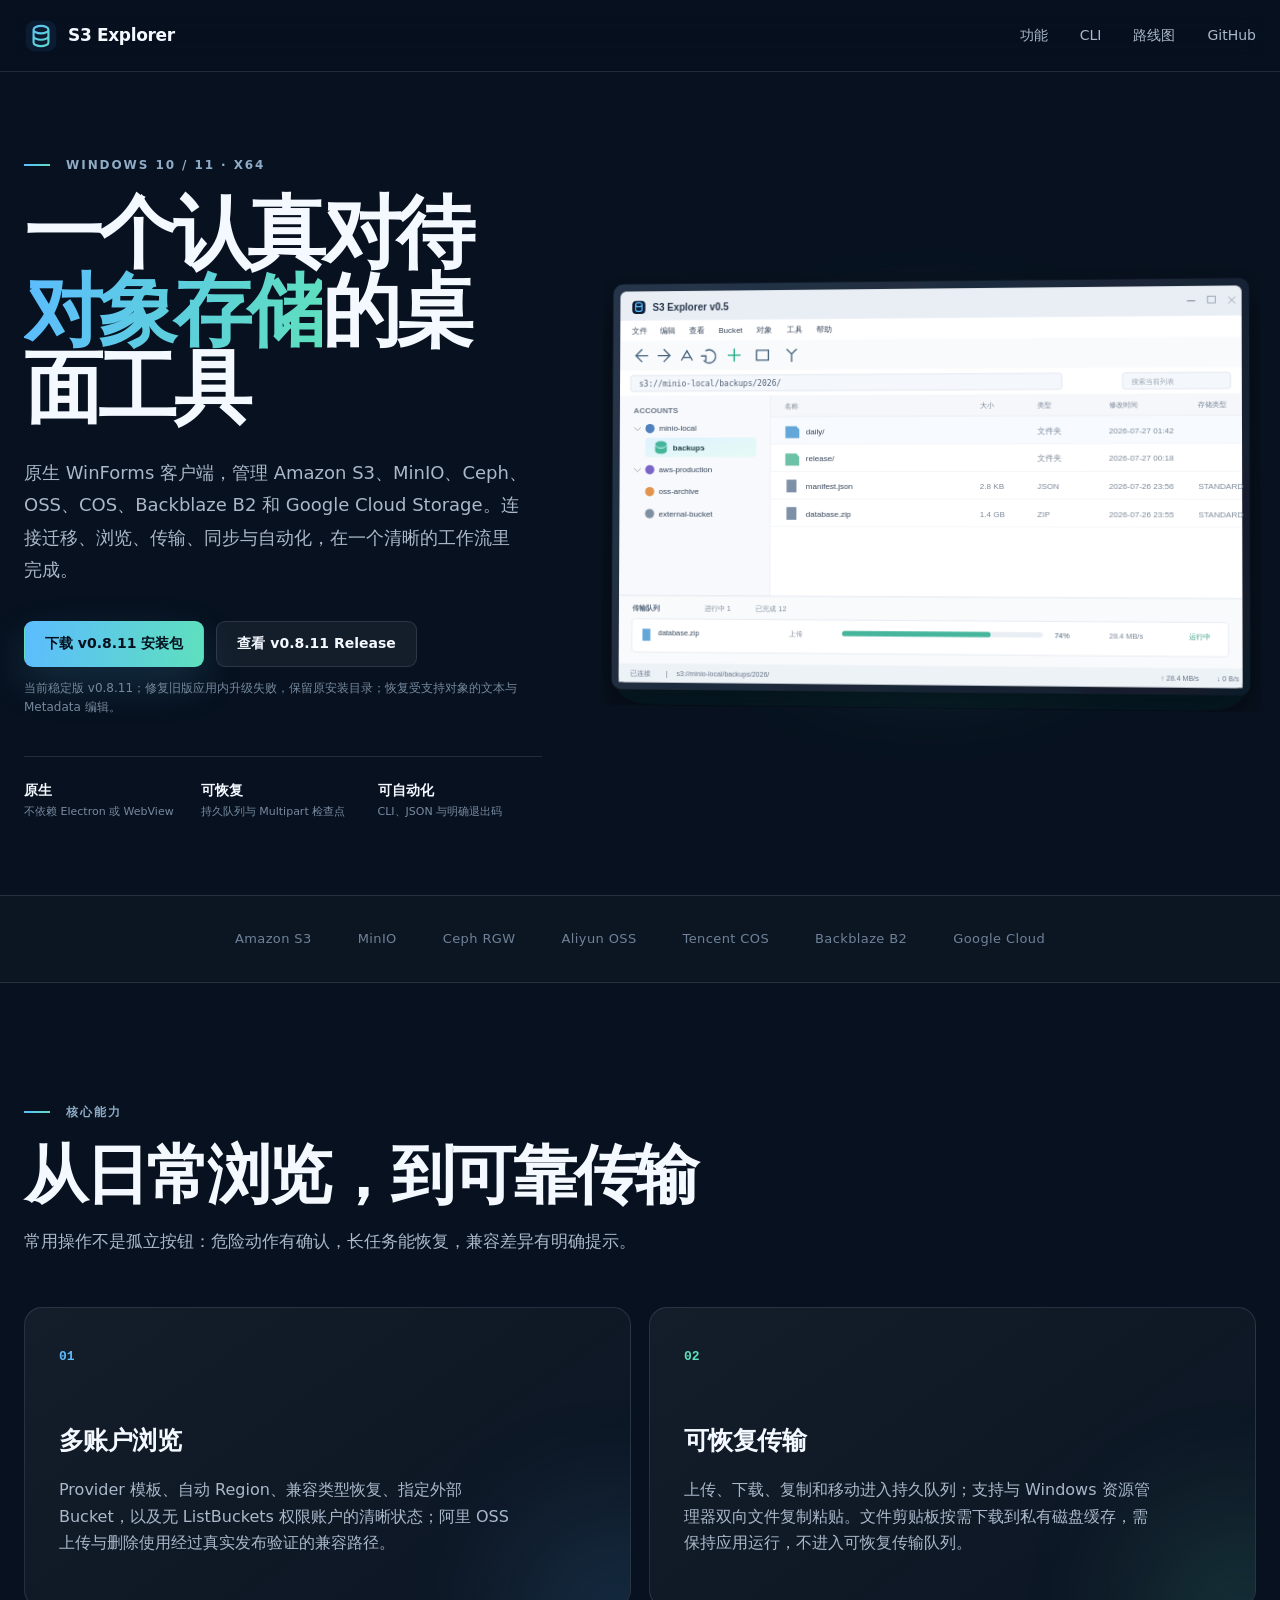
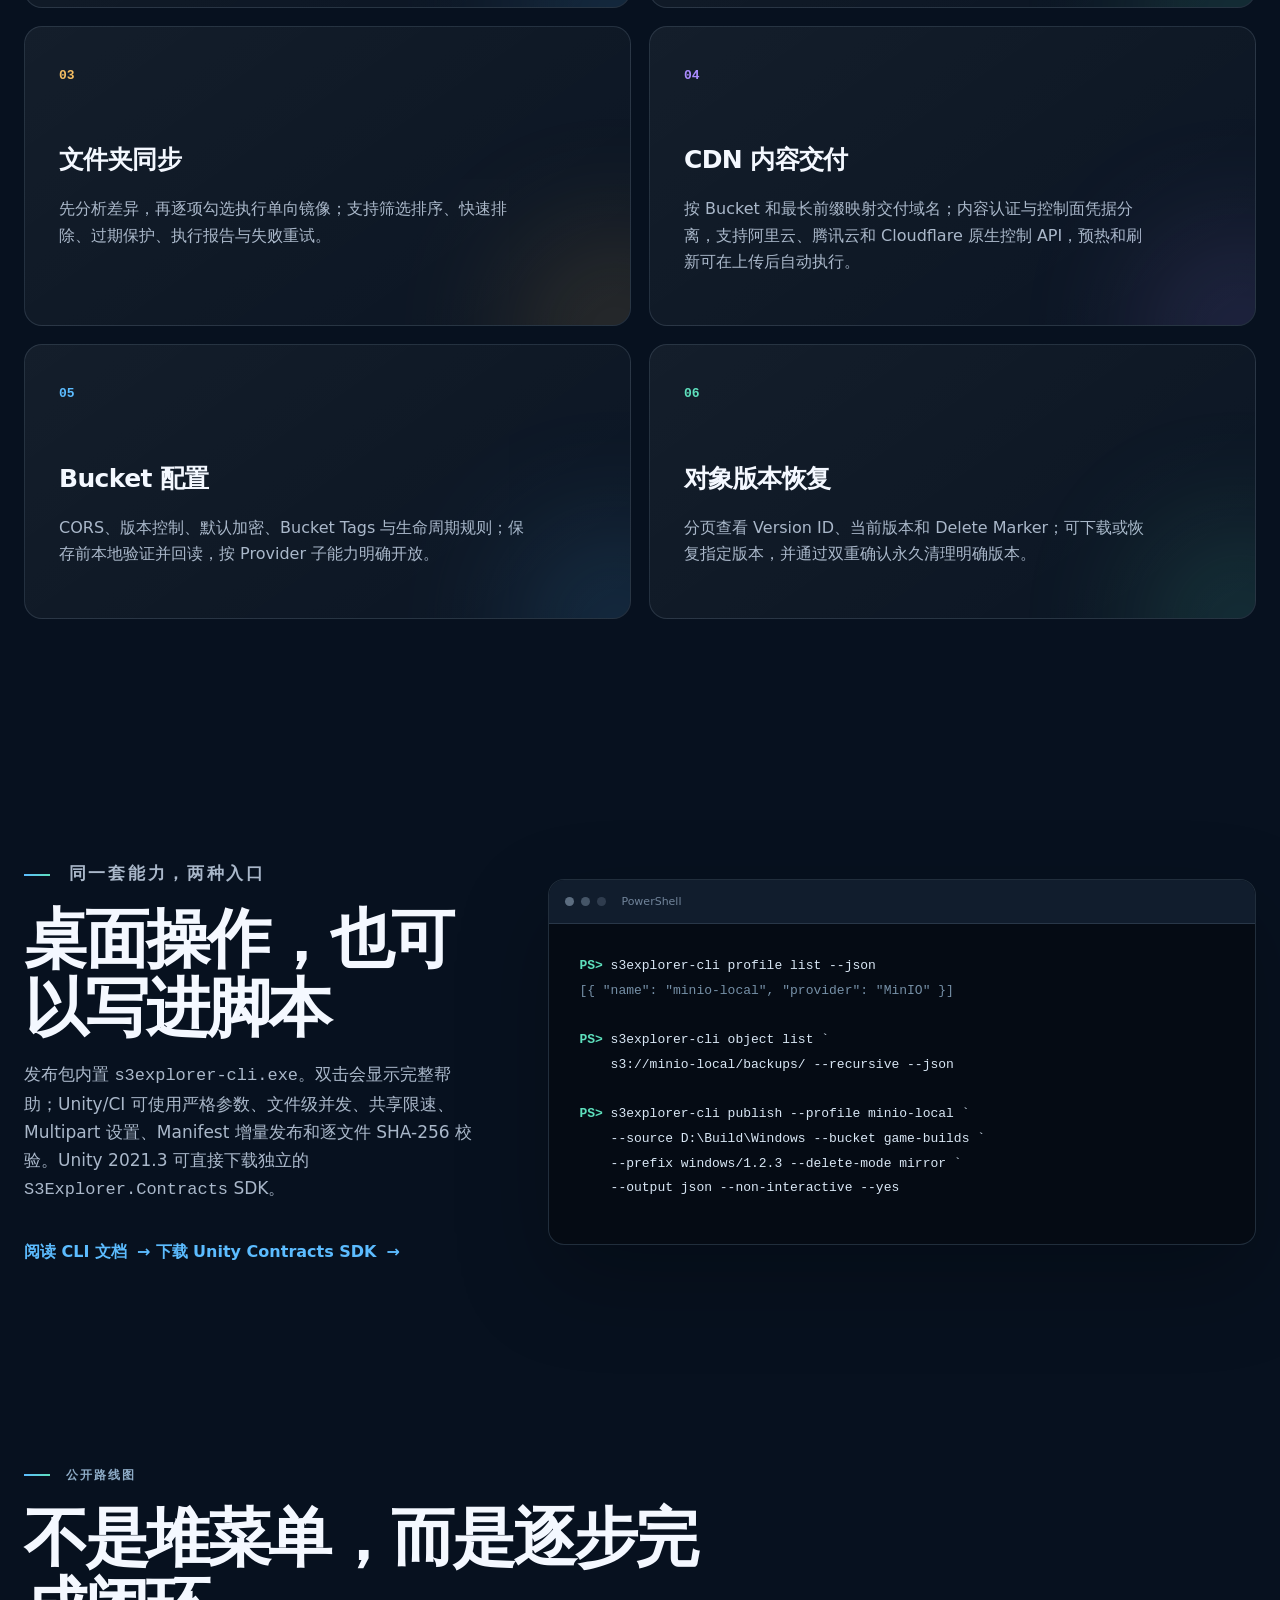
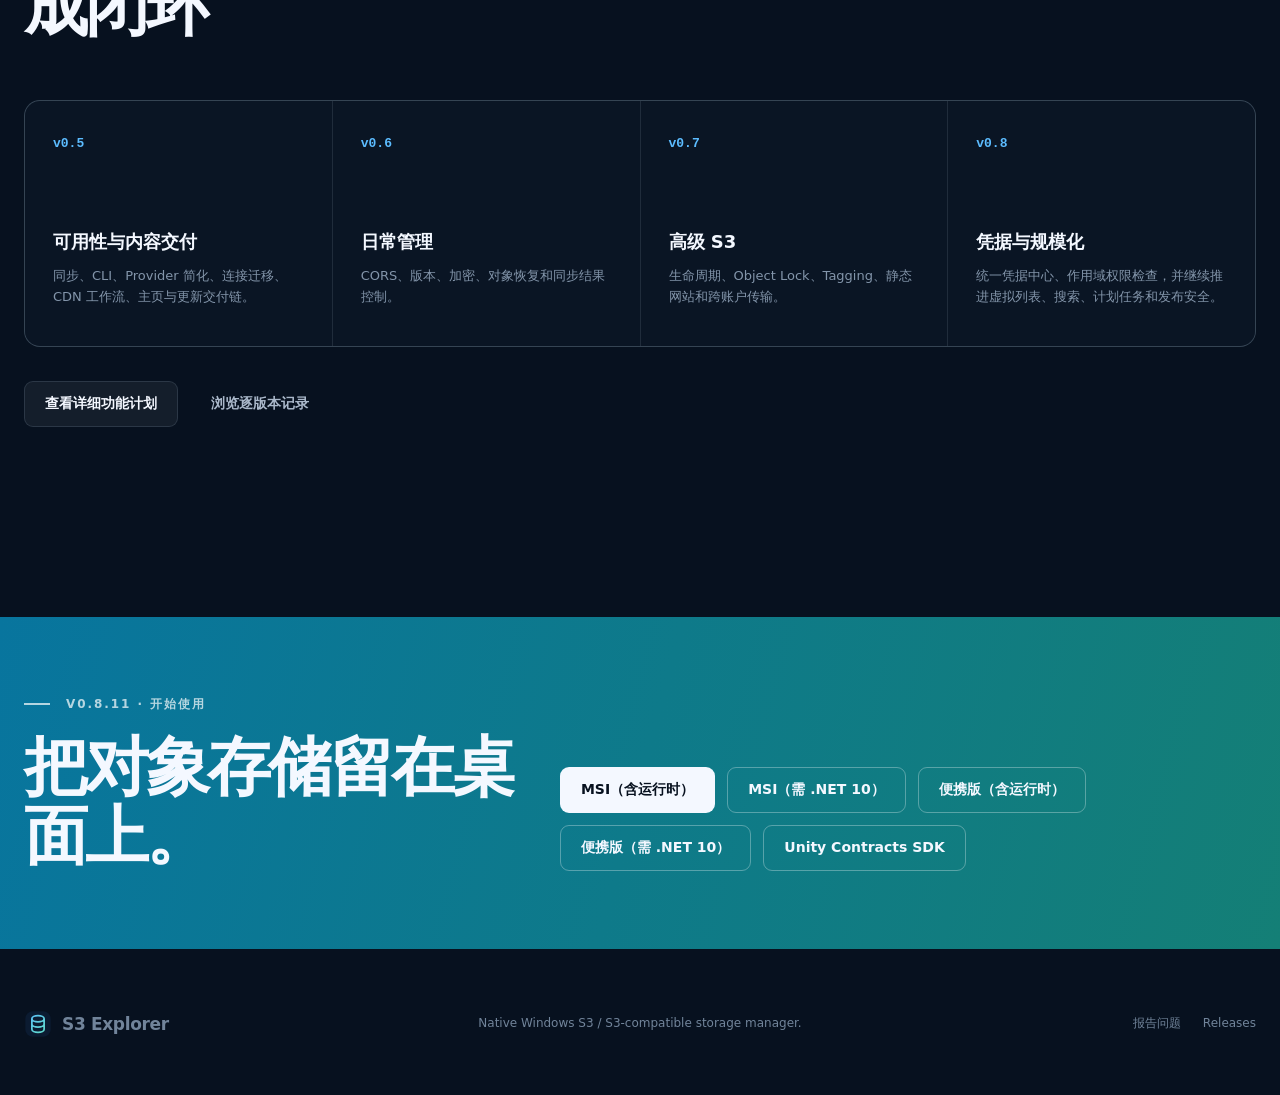
==== commit d68e4b31: "chore(release): prepare v0.8.11 legacy updater repair" ====
--- a/docs/site/index.html
+++ b/docs/site/index.html
@@ -35,11 +35,11 @@
     "alternateName": "S3 对象存储管理工具",
     "applicationCategory": "UtilitiesApplication",
     "operatingSystem": "Windows 10, Windows 11",
-    "softwareVersion": "0.8.10",
+    "softwareVersion": "0.8.11",
     "isAccessibleForFree": true,
     "url": "https://project-base-mirror.github.io/tool-storage-browser/",
-    "downloadUrl": "https://github.com/project-base-mirror/tool-storage-browser/releases/download/v0.8.10/S3Explorer-v0.8.10-win-x64-setup.msi",
-    "releaseNotes": "https://github.com/project-base-mirror/tool-storage-browser/releases/tag/v0.8.10",
+    "downloadUrl": "https://github.com/project-base-mirror/tool-storage-browser/releases/download/v0.8.11/S3Explorer-v0.8.11-win-x64-setup.msi",
+    "releaseNotes": "https://github.com/project-base-mirror/tool-storage-browser/releases/tag/v0.8.11",
     "image": "https://project-base-mirror.github.io/tool-storage-browser/assets/social-card.png",
     "description": "面向 Windows 的原生 S3 与 S3-compatible 对象存储管理工具，支持可靠传输、文件夹同步、CDN 内容交付和 CLI 自动化。",
     "sameAs": "https://github.com/project-base-mirror/tool-storage-browser"
@@ -68,10 +68,10 @@
         <h1>一个认真对待<br><em>对象存储</em>的桌面工具</h1>
         <p class="lede">原生 WinForms 客户端，管理 Amazon S3、MinIO、Ceph、OSS、COS、Backblaze B2 和 Google Cloud Storage。连接迁移、浏览、传输、同步与自动化，在一个清晰的工作流里完成。</p>
         <div class="hero-actions">
-          <a class="button primary" href="https://github.com/project-base-mirror/tool-storage-browser/releases/download/v0.8.10/S3Explorer-v0.8.10-win-x64-setup.msi">下载 v0.8.10 安装包</a>
-          <a class="button secondary" href="https://github.com/project-base-mirror/tool-storage-browser/releases/tag/v0.8.10">查看 v0.8.10 Release</a>
+          <a class="button primary" href="https://github.com/project-base-mirror/tool-storage-browser/releases/download/v0.8.11/S3Explorer-v0.8.11-win-x64-setup.msi">下载 v0.8.11 安装包</a>
+          <a class="button secondary" href="https://github.com/project-base-mirror/tool-storage-browser/releases/tag/v0.8.11">查看 v0.8.11 Release</a>
         </div>
-        <p class="runtime-note">当前稳定版 v0.8.10；修复传输面板、右键下载与更新器；支持跨连接、跨服务商复制。</p>
+        <p class="runtime-note">当前稳定版 v0.8.11；修复旧版应用内升级失败，保留原安装目录；恢复受支持对象的文本与 Metadata 编辑。</p>
         <ul class="hero-facts" aria-label="项目特点">
           <li><strong>原生</strong><span>不依赖 Electron 或 WebView</span></li>
           <li><strong>可恢复</strong><span>持久队列与 Multipart 检查点</span></li>
@@ -134,7 +134,7 @@
         <h2>桌面操作，也可以写进脚本</h2>
         <p>发布包内置 <code>s3explorer-cli.exe</code>。双击会显示完整帮助；Unity/CI 可使用严格参数、文件级并发、共享限速、Multipart 设置、Manifest 增量发布和逐文件 SHA-256 校验。Unity 2021.3 可直接下载独立的 <code>S3Explorer.Contracts</code> SDK。</p>
         <a class="text-link" href="https://github.com/project-base-mirror/tool-storage-browser#对象存储命令行-api">阅读 CLI 文档 <span>→</span></a>
-        <a class="text-link" href="https://github.com/project-base-mirror/tool-storage-browser/releases/download/v0.8.10/S3Explorer.Contracts-v0.8.10.zip">下载 Unity Contracts SDK <span>→</span></a>
+        <a class="text-link" href="https://github.com/project-base-mirror/tool-storage-browser/releases/download/v0.8.11/S3Explorer.Contracts-v0.8.11.zip">下载 Unity Contracts SDK <span>→</span></a>
       </div>
       <div class="terminal" aria-label="CLI 示例">
         <div class="terminal-bar"><i></i><i></i><i></i><span>PowerShell</span></div>
@@ -170,13 +170,13 @@
 
     <section class="download-band">
       <div class="section-shell download-inner">
-        <div><p class="eyebrow"><span></span> v0.8.10 · 开始使用</p><h2>把对象存储留在桌面上。</h2></div>
+        <div><p class="eyebrow"><span></span> v0.8.11 · 开始使用</p><h2>把对象存储留在桌面上。</h2></div>
         <div class="download-actions">
-          <a class="button light" href="https://github.com/project-base-mirror/tool-storage-browser/releases/download/v0.8.10/S3Explorer-v0.8.10-win-x64-setup.msi">MSI（含运行时）</a>
-          <a class="button outline-light" href="https://github.com/project-base-mirror/tool-storage-browser/releases/download/v0.8.10/S3Explorer-v0.8.10-win-x64-framework-dependent-setup.msi">MSI（需 .NET 10）</a>
-          <a class="button outline-light" href="https://github.com/project-base-mirror/tool-storage-browser/releases/download/v0.8.10/S3Explorer-v0.8.10-win-x64-self-contained.zip">便携版（含运行时）</a>
-          <a class="button outline-light" href="https://github.com/project-base-mirror/tool-storage-browser/releases/download/v0.8.10/S3Explorer-v0.8.10-win-x64.zip">便携版（需 .NET 10）</a>
-          <a class="button outline-light" href="https://github.com/project-base-mirror/tool-storage-browser/releases/download/v0.8.10/S3Explorer.Contracts-v0.8.10.zip">Unity Contracts SDK</a>
+          <a class="button light" href="https://github.com/project-base-mirror/tool-storage-browser/releases/download/v0.8.11/S3Explorer-v0.8.11-win-x64-setup.msi">MSI（含运行时）</a>
+          <a class="button outline-light" href="https://github.com/project-base-mirror/tool-storage-browser/releases/download/v0.8.11/S3Explorer-v0.8.11-win-x64-framework-dependent-setup.msi">MSI（需 .NET 10）</a>
+          <a class="button outline-light" href="https://github.com/project-base-mirror/tool-storage-browser/releases/download/v0.8.11/S3Explorer-v0.8.11-win-x64-self-contained.zip">便携版（含运行时）</a>
+          <a class="button outline-light" href="https://github.com/project-base-mirror/tool-storage-browser/releases/download/v0.8.11/S3Explorer-v0.8.11-win-x64.zip">便携版（需 .NET 10）</a>
+          <a class="button outline-light" href="https://github.com/project-base-mirror/tool-storage-browser/releases/download/v0.8.11/S3Explorer.Contracts-v0.8.11.zip">Unity Contracts SDK</a>
         </div>
       </div>
     </section>
